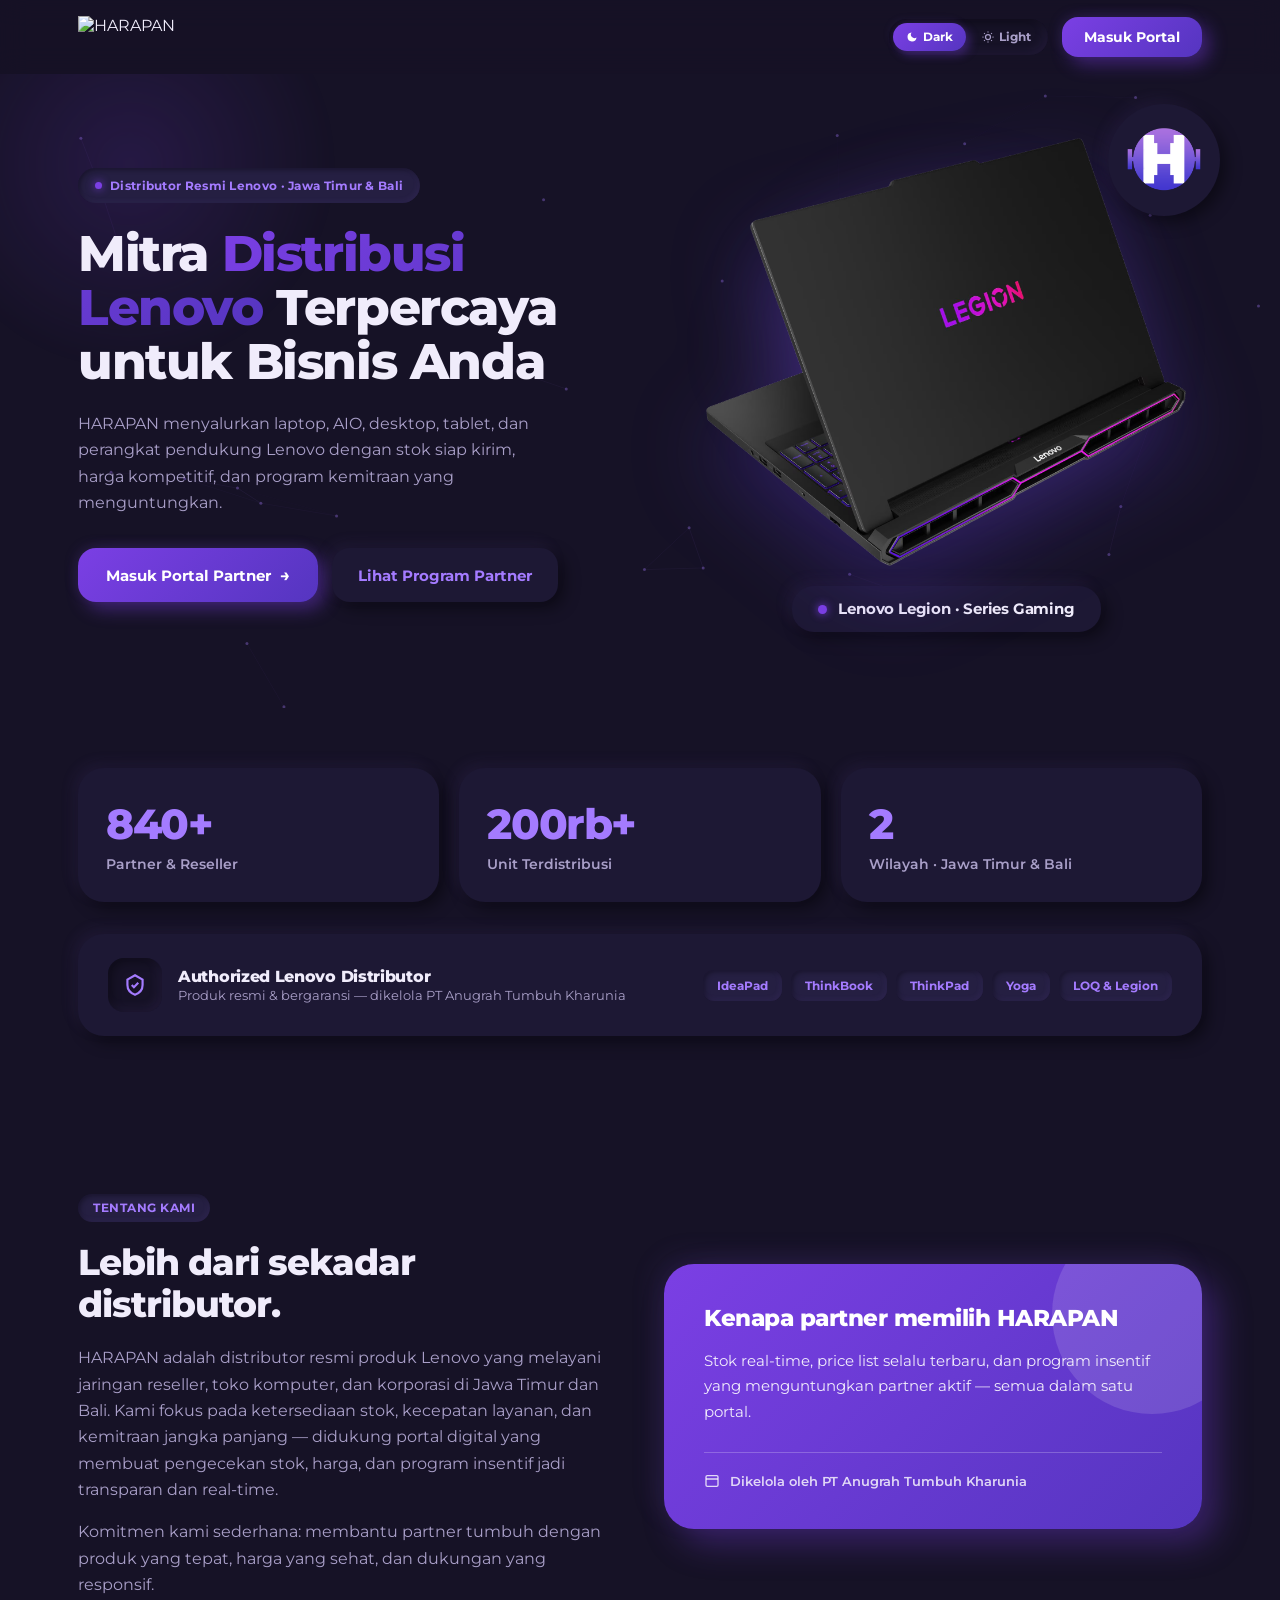
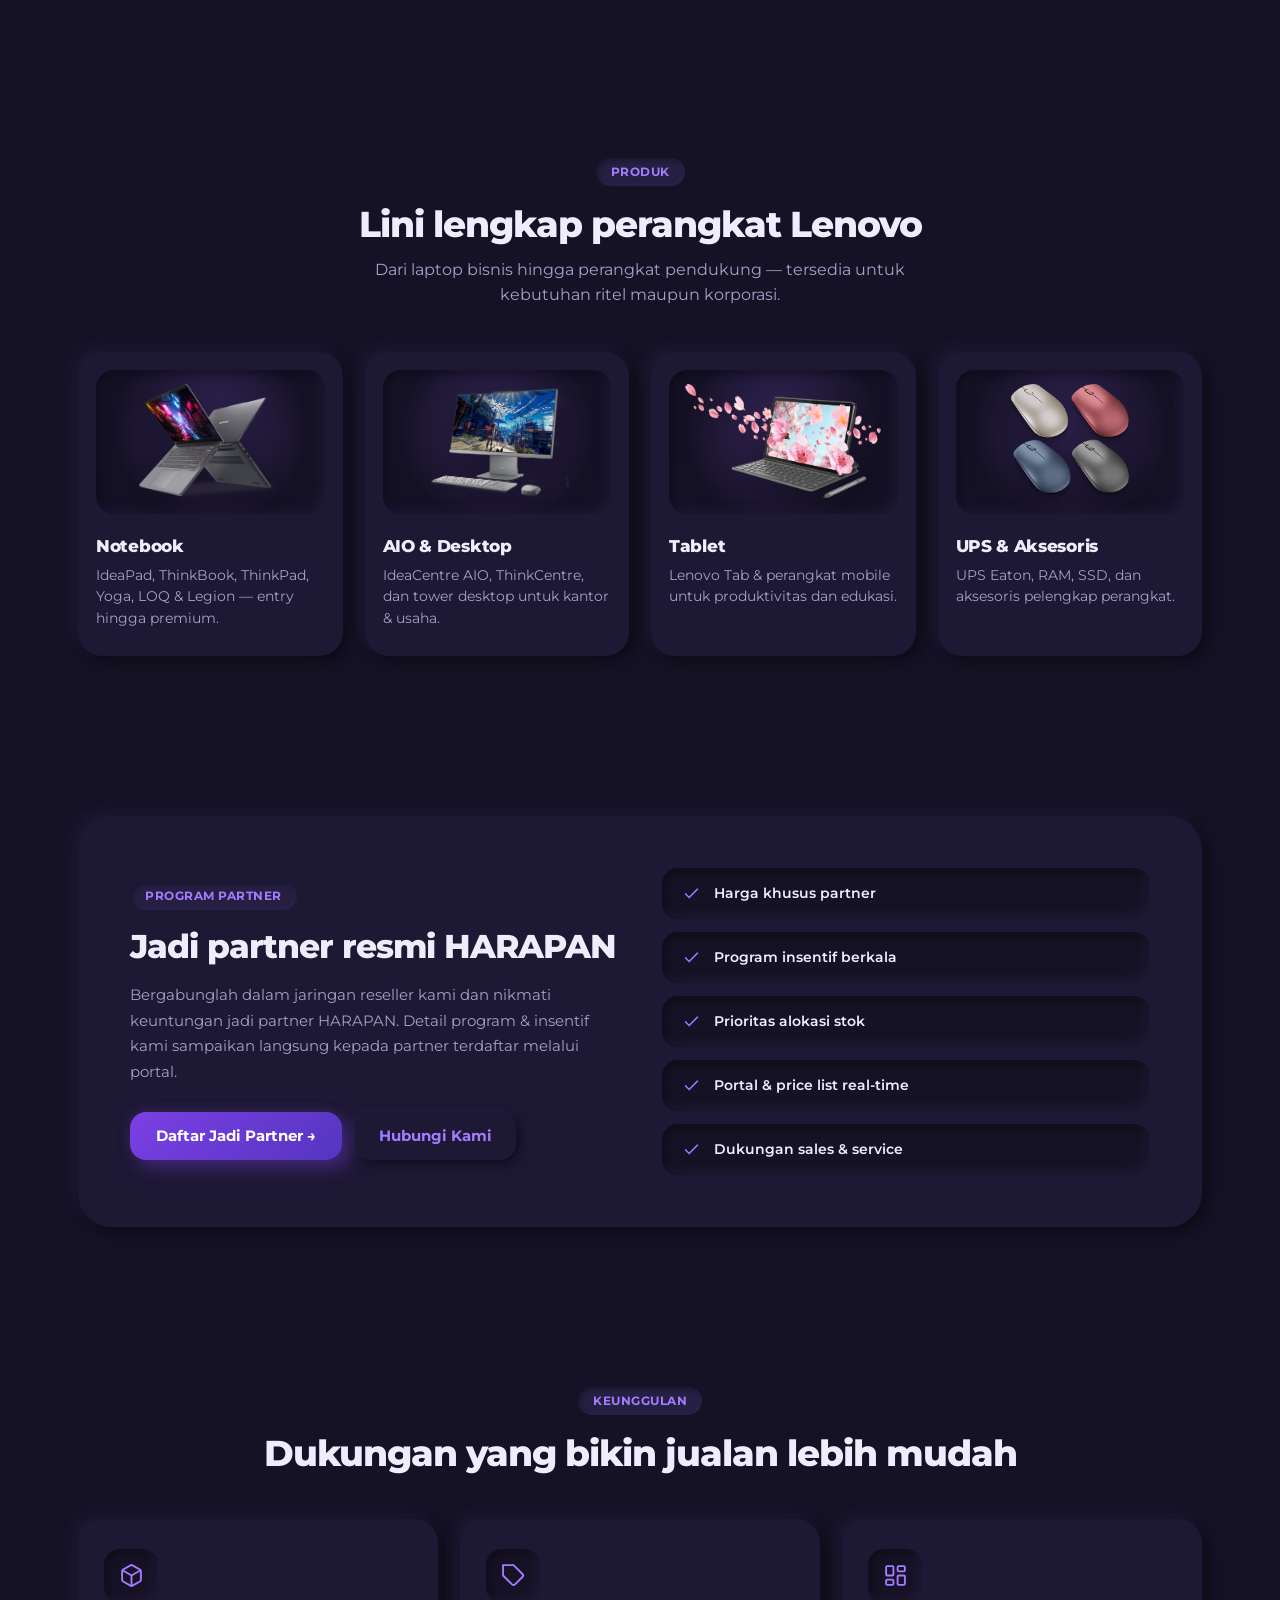
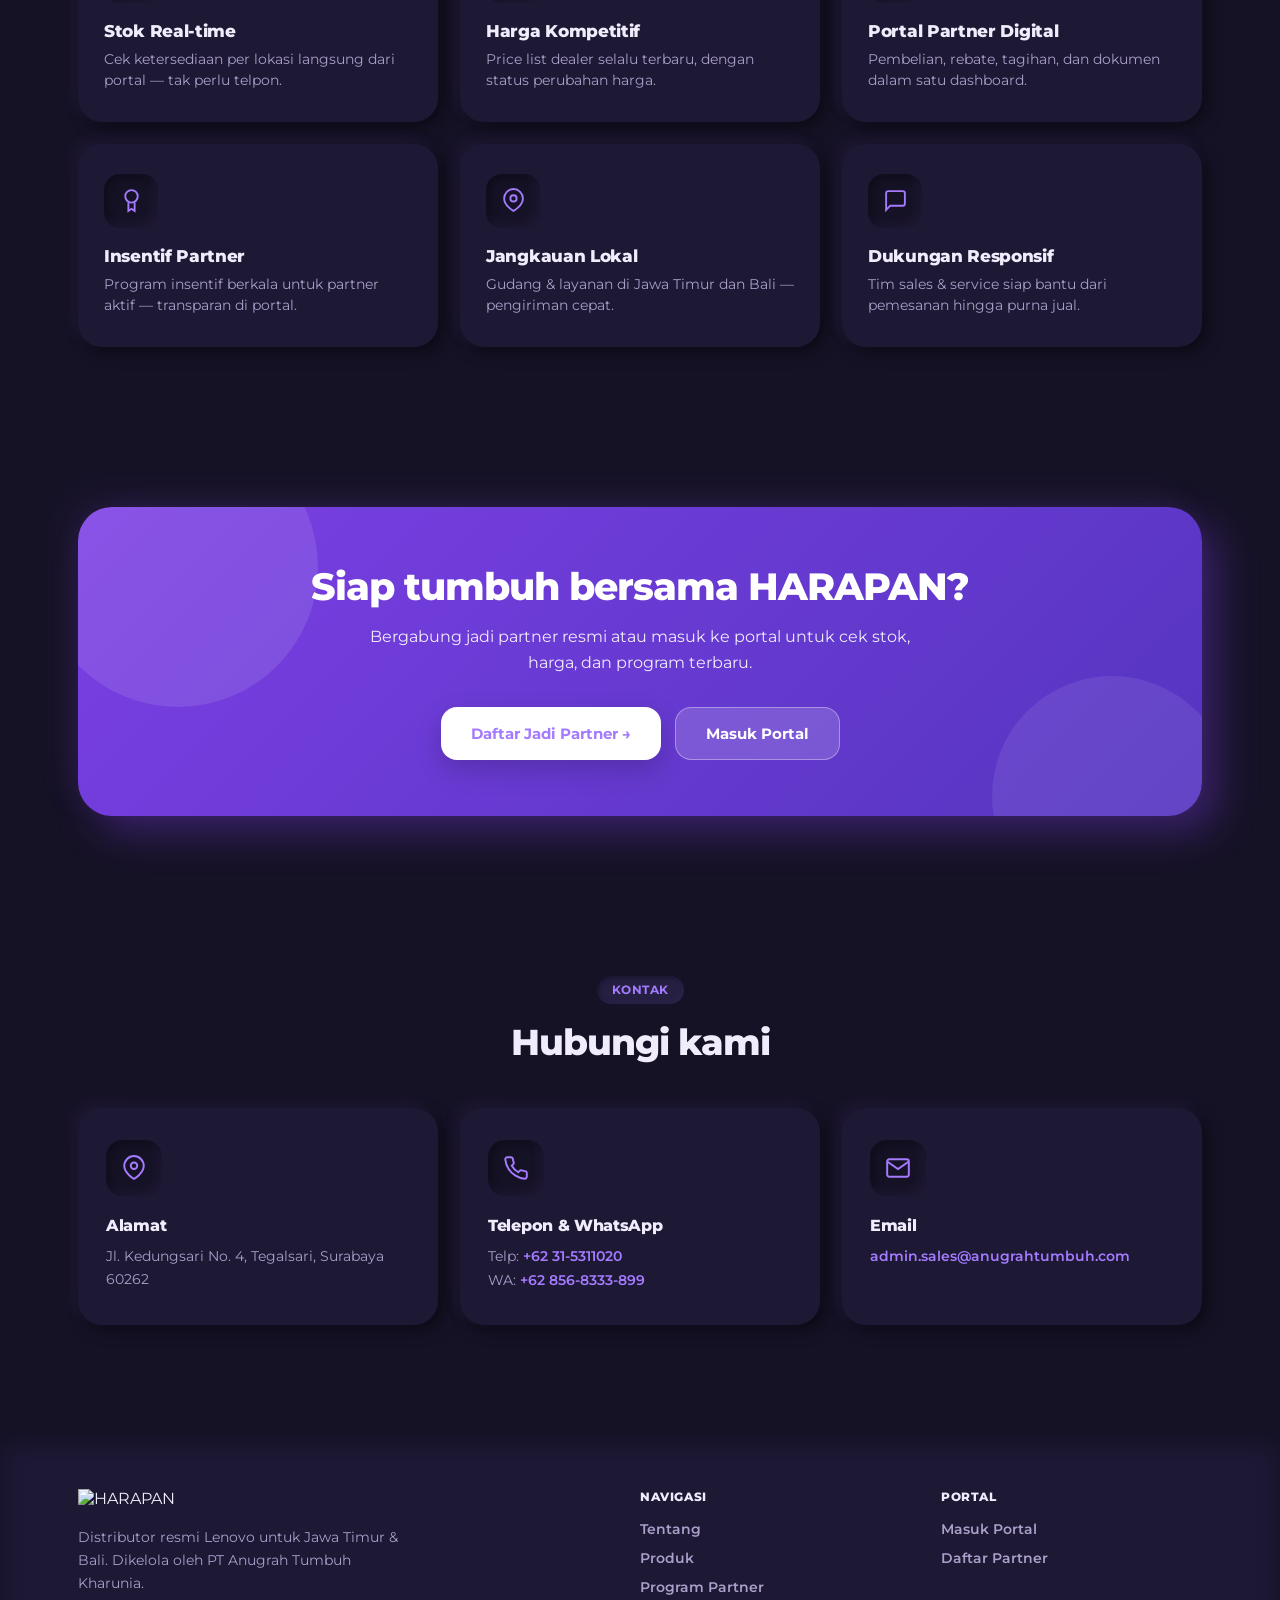
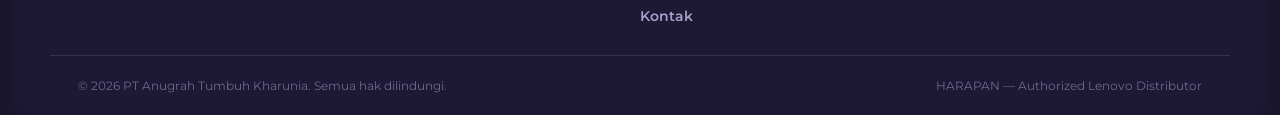
==== index.html @ 61a05631 "Add files via upload" ====
<!DOCTYPE html>
<html lang="id">
<head>
<meta charset="utf-8">
<meta name="viewport" content="width=device-width, initial-scale=1">
<title>HARAPAN — Mitra Distribusi Lenovo Terpercaya untuk Bisnis Anda</title>
<meta name="description" content="HARAPAN — distributor resmi Lenovo untuk Jawa Timur & Bali. Stok siap kirim, harga kompetitif, dan program kemitraan yang menguntungkan.">
<link rel="icon" href="https://portal.harapanmu.id/assets/Logo%20Harapan_logo%20only_icon.png">
<link rel="preconnect" href="https://fonts.googleapis.com">
<link rel="preconnect" href="https://fonts.gstatic.com" crossorigin>
<link href="https://fonts.googleapis.com/css2?family=Montserrat:wght@300;400;500;600;700;800;900&display=swap" rel="stylesheet">
<link rel="stylesheet" href="homepage-claymorphism.css">
</head>
<body>
<div style="position:relative; width:100%; min-height:100vh; background:var(--bg); color:var(--text); font-family:'Gotham','Montserrat',sans-serif;">

  <nav style="position:sticky; top:0; z-index:100; backdrop-filter:blur(14px); -webkit-backdrop-filter:blur(14px); background:var(--nav-bg);">
    <div class="sec-pad" style="max-width:1180px; margin:0 auto; padding:16px 28px; display:flex; align-items:center; justify-content:space-between;">
      <img class="logo" src="https://portal.harapanmu.id/assets/Logo%20Harapan_full_for%20BG%20White.png" alt="HARAPAN" style="height:42px; width:auto;">
      <div class="desk-nav" style="display:flex; align-items:center; gap:14px;">
        <div class="clay-inset" style="display:inline-flex; padding:4px; gap:3px; border-radius:24px;">
          <button data-tk="dark" style="display:flex; align-items:center; gap:5px; padding:7px 13px; border-radius:20px; border:none; cursor:pointer; font-family:inherit; font-size:11.5px; font-weight:700; background:transparent; color:var(--text2); transition:all .2s;"><svg width="12" height="12" viewBox="0 0 24 24" fill="currentColor"><path d="M21 12.79A9 9 0 1 1 11.21 3 7 7 0 0 0 21 12.79z"/></svg>Dark</button>
          <button data-tk="light" style="display:flex; align-items:center; gap:5px; padding:7px 13px; border-radius:20px; border:none; cursor:pointer; font-family:inherit; font-size:11.5px; font-weight:700; background:transparent; color:var(--text2); transition:all .2s;"><svg width="12" height="12" viewBox="0 0 24 24" fill="none" stroke="currentColor" stroke-width="2.5"><circle cx="12" cy="12" r="5"/><line x1="12" y1="1" x2="12" y2="3"/><line x1="12" y1="21" x2="12" y2="23"/><line x1="4.22" y1="4.22" x2="5.64" y2="5.64"/><line x1="18.36" y1="18.36" x2="19.78" y2="19.78"/><line x1="1" y1="12" x2="3" y2="12"/><line x1="21" y1="12" x2="23" y2="12"/><line x1="4.22" y1="19.78" x2="5.64" y2="18.36"/><line x1="18.36" y1="5.64" x2="19.78" y2="4.22"/></svg>Light</button>
        </div>
        <a href="https://portal.harapanmu.id" class="btn-grad press" style="padding:12px 22px; border-radius:16px; font-weight:700; font-size:13.5px; text-decoration:none; display:inline-flex; align-items:center;">Masuk Portal</a>
      </div>
      <button class="hamburger" style="width:46px; height:46px; border-radius:14px; border:none; cursor:pointer; background:var(--surface); box-shadow:5px 5px 13px var(--shd), -4px -4px 11px var(--shl); align-items:center; justify-content:center; color:var(--text);">
        <svg width="22" height="22" viewBox="0 0 24 24" fill="none" stroke="currentColor" stroke-width="2.2"><line x1="3" y1="6" x2="21" y2="6"/><line x1="3" y1="12" x2="21" y2="12"/><line x1="3" y1="18" x2="21" y2="18"/></svg>
      </button>
    </div>
    <div id="mobileMenu" class="mobile-menu" style="flex-direction:column; gap:6px; padding:8px 20px 20px;">
      <a class="navlink" href="#tentang" style="padding:12px 14px; border-radius:12px; background:var(--surface);">Tentang</a>
      <a class="navlink" href="#produk" style="padding:12px 14px; border-radius:12px; background:var(--surface);">Produk</a>
      <a class="navlink" href="#partner" style="padding:12px 14px; border-radius:12px; background:var(--surface);">Program Partner</a>
      <a class="navlink" href="#kontak" style="padding:12px 14px; border-radius:12px; background:var(--surface);">Kontak</a>
      <div style="display:flex; gap:10px; margin-top:6px;">
        <a href="https://portal.harapanmu.id" class="btn-grad" style="flex:1; text-align:center; padding:13px; border-radius:14px; font-weight:700; font-size:13.5px; text-decoration:none;">Masuk Portal</a>
        <button id="menuThemeBtn" class="clay-sm" style="padding:13px 18px; border-radius:14px; border:none; cursor:pointer; font-family:inherit; font-weight:700; font-size:13px; color:var(--text);">Tema</button>
      </div>
    </div>
  </nav>

  <header style="position:relative;">
    <div style="position:absolute; inset:0; overflow:hidden; z-index:0;">
      <canvas id="heroCanvas" style="position:absolute; inset:0; width:100%; height:100%;"></canvas>
      <div style="position:absolute; top:-120px; left:-80px; width:420px; height:420px; border-radius:50%; background:radial-gradient(circle, rgba(123,63,228,.16), transparent 68%); filter:blur(10px);"></div>
    </div>
    <div class="hero-grid sec-pad" style="position:relative; z-index:2; max-width:1180px; margin:0 auto; padding:64px 28px 76px; display:grid; grid-template-columns:1.05fr .95fr; gap:48px; align-items:center;">
      <div>
        <div class="chip" style="display:inline-flex; align-items:center; gap:8px; padding:10px 17px; border-radius:30px; font-size:12px; font-weight:700; letter-spacing:.3px; margin-bottom:24px;"><span style="width:7px; height:7px; border-radius:50%; background:var(--accent2); box-shadow:0 0 8px var(--accent2);"></span>Distributor Resmi Lenovo · Jawa Timur &amp; Bali</div>
        <h1 class="hero-h1" style="font-size:50px; line-height:1.08; font-weight:800; letter-spacing:-1.4px; margin-bottom:22px;">Mitra <span style="background:var(--grad); -webkit-background-clip:text; background-clip:text; color:transparent;">Distribusi Lenovo</span> Terpercaya untuk Bisnis Anda</h1>
        <p style="font-size:16px; line-height:1.65; color:var(--text2); margin-bottom:32px; max-width:480px;">HARAPAN menyalurkan laptop, AIO, desktop, tablet, dan perangkat pendukung Lenovo dengan stok siap kirim, harga kompetitif, dan program kemitraan yang menguntungkan.</p>
        <div style="display:flex; flex-wrap:wrap; gap:14px;">
          <a href="https://portal.harapanmu.id" class="btn-grad press" style="display:inline-flex; align-items:center; gap:9px; padding:17px 28px; border-radius:18px; font-weight:700; font-size:15px; text-decoration:none;">Masuk Portal Partner <span style="font-size:17px;">→</span></a>
          <a href="#partner" class="clay press" style="display:inline-flex; align-items:center; padding:17px 26px; border-radius:18px; font-weight:700; font-size:15px; color:var(--accent); text-decoration:none;">Lihat Program Partner</a>
        </div>
      </div>
      <div class="hero-mockup" style="position:relative; display:flex; justify-content:center;">
        <span style="position:absolute; right:-18px; top:-34px; z-index:3;"><span id="floatCradle" class="clay" style="display:flex; align-items:center; justify-content:center; width:112px; height:112px; border-radius:50%; will-change:transform, opacity;"><img id="floatIcon" src="assets/harapan-icon.png" alt="" style="display:block; width:74px; height:74px; object-fit:contain; will-change:transform;"></span></span>
        <div style="position:relative; display:flex; flex-direction:column; align-items:center; gap:20px; animation:floatA 6.5s ease-in-out infinite;">
          <div class="hero-glow" aria-hidden="true" style="position:absolute; top:6%; left:50%; transform:translateX(-50%); width:90%; height:72%; background:radial-gradient(ellipse at center, rgba(150,105,255,.45), rgba(150,105,255,0) 70%); filter:blur(34px); z-index:0; pointer-events:none;"></div>
          <img src="assets/legion.png" alt="Lenovo Legion — laptop gaming" style="position:relative; z-index:1; width:480px; max-width:100%; height:auto; filter:drop-shadow(0 32px 42px rgba(85,53,192,.34));">
          <div class="clay" style="display:inline-flex; align-items:center; gap:11px; padding:14px 26px; border-radius:22px;">
            <span style="width:9px; height:9px; border-radius:50%; background:var(--accent2); box-shadow:0 0 9px var(--accent2);"></span>
            <span style="font-size:14.5px; font-weight:700; color:var(--text); letter-spacing:-.2px;">Lenovo Legion · Series Gaming</span>
          </div>
        </div>
      </div>
    </div>
  </header>

  <section class="reveal sec-pad" style="max-width:1180px; margin:0 auto; padding:60px 28px 16px;">
    <div class="stats-row" style="display:flex; gap:20px;">
      <div class="clay lift" style="flex:1; padding:30px 28px; border-radius:26px;"><div class="stat-num" data-target="840" data-suffix="+" style="font-size:42px; font-weight:800; letter-spacing:-1.4px; color:var(--accent);">0</div><div style="font-size:13.5px; color:var(--text2); margin-top:6px; font-weight:600;">Partner &amp; Reseller</div></div>
      <div class="clay lift" style="flex:1; padding:30px 28px; border-radius:26px;"><div class="stat-num" data-target="200" data-suffix="rb+" style="font-size:42px; font-weight:800; letter-spacing:-1.4px; color:var(--accent);">0</div><div style="font-size:13.5px; color:var(--text2); margin-top:6px; font-weight:600;">Unit Terdistribusi</div></div>
      <div class="clay lift" style="flex:1; padding:30px 28px; border-radius:26px;"><div class="stat-num" data-target="2" data-suffix="" style="font-size:42px; font-weight:800; letter-spacing:-1.4px; color:var(--accent);">0</div><div style="font-size:13.5px; color:var(--text2); margin-top:6px; font-weight:600;">Wilayah · Jawa Timur &amp; Bali</div></div>
    </div>
  </section>

  <section class="reveal sec-pad" style="max-width:1180px; margin:0 auto; padding:16px 28px 78px;">
    <div class="clay" style="border-radius:26px; padding:24px 30px; display:flex; align-items:center; justify-content:space-between; gap:24px; flex-wrap:wrap;">
      <div style="display:flex; align-items:center; gap:16px;">
        <div class="clay-inset" style="width:54px; height:54px; border-radius:16px; display:flex; align-items:center; justify-content:center; color:var(--accent);"><svg width="26" height="26" viewBox="0 0 24 24" fill="none" stroke="currentColor" stroke-width="2"><path d="M9 12l2 2 4-4"/><path d="M12 3l7 4v5c0 4.5-3 7.5-7 9-4-1.5-7-4.5-7-9V7z"/></svg></div>
        <div><div style="font-size:16px; font-weight:800; color:var(--text); letter-spacing:-.3px;">Authorized Lenovo Distributor</div><div style="font-size:12.5px; color:var(--text2); margin-top:2px;">Produk resmi &amp; bergaransi — dikelola PT Anugrah Tumbuh Kharunia</div></div>
      </div>
      <div style="display:flex; flex-wrap:wrap; gap:9px;">
        <span class="chip" style="font-size:12px; padding:8px 14px; border-radius:11px; font-weight:700;">IdeaPad</span>
        <span class="chip" style="font-size:12px; padding:8px 14px; border-radius:11px; font-weight:700;">ThinkBook</span>
        <span class="chip" style="font-size:12px; padding:8px 14px; border-radius:11px; font-weight:700;">ThinkPad</span>
        <span class="chip" style="font-size:12px; padding:8px 14px; border-radius:11px; font-weight:700;">Yoga</span>
        <span class="chip" style="font-size:12px; padding:8px 14px; border-radius:11px; font-weight:700;">LOQ &amp; Legion</span>
      </div>
    </div>
  </section>

  <section id="tentang" class="reveal sec-pad" style="max-width:1180px; margin:0 auto; padding:80px 28px; display:grid; grid-template-columns:1fr 1fr; gap:48px; align-items:center;">
    <div>
      <div class="chip" style="display:inline-block; padding:7px 15px; border-radius:30px; font-size:11.5px; font-weight:700; letter-spacing:.5px; margin-bottom:20px;">TENTANG KAMI</div>
      <h2 style="font-size:36px; line-height:1.15; font-weight:800; letter-spacing:-1px; margin-bottom:20px;">Lebih dari sekadar distributor.</h2>
      <p style="font-size:15.5px; line-height:1.7; color:var(--text2); margin-bottom:16px;">HARAPAN adalah distributor resmi produk Lenovo yang melayani jaringan reseller, toko komputer, dan korporasi di Jawa Timur dan Bali. Kami fokus pada ketersediaan stok, kecepatan layanan, dan kemitraan jangka panjang — didukung portal digital yang membuat pengecekan stok, harga, dan program insentif jadi transparan dan real-time.</p>
      <p style="font-size:15.5px; line-height:1.7; color:var(--text2);">Komitmen kami sederhana: membantu partner tumbuh dengan produk yang tepat, harga yang sehat, dan dukungan yang responsif.</p>
    </div>
    <div style="border-radius:30px; padding:40px; background:var(--grad); color:#fff; box-shadow:14px 14px 34px rgba(123,63,228,.35), -10px -10px 26px var(--shl); position:relative; overflow:hidden;">
      <div style="position:absolute; top:-50px; right:-50px; width:200px; height:200px; border-radius:50%; background:rgba(255,255,255,.13);"></div>
      <div style="position:relative;">
        <h3 style="font-size:23px; font-weight:800; letter-spacing:-.5px; margin-bottom:16px;">Kenapa partner memilih HARAPAN</h3>
        <p style="font-size:15px; line-height:1.7; color:rgba(255,255,255,.9); margin-bottom:28px;">Stok real-time, price list selalu terbaru, dan program insentif yang menguntungkan partner aktif — semua dalam satu portal.</p>
        <div style="display:flex; align-items:center; gap:10px; padding-top:20px; border-top:1px solid rgba(255,255,255,.22); font-size:12.5px; color:rgba(255,255,255,.8); font-weight:600;"><svg width="16" height="16" viewBox="0 0 24 24" fill="none" stroke="currentColor" stroke-width="2"><rect x="3" y="4" width="18" height="16" rx="2"/><path d="M3 9h18"/></svg>Dikelola oleh PT Anugrah Tumbuh Kharunia</div>
      </div>
    </div>
  </section>

  <section id="produk" class="reveal sec-pad" style="max-width:1180px; margin:0 auto; padding:80px 28px;">
    <div style="text-align:center; margin-bottom:44px;">
      <div class="chip" style="display:inline-block; padding:7px 15px; border-radius:30px; font-size:11.5px; font-weight:700; letter-spacing:.5px; margin-bottom:16px;">PRODUK</div>
      <h2 style="font-size:36px; font-weight:800; letter-spacing:-1px; margin-bottom:12px;">Lini lengkap perangkat Lenovo</h2>
      <p style="font-size:15.5px; color:var(--text2); max-width:560px; margin:0 auto; line-height:1.6;">Dari laptop bisnis hingga perangkat pendukung — tersedia untuk kebutuhan ritel maupun korporasi.</p>
    </div>
    <div class="grid-4" style="display:grid; grid-template-columns:repeat(4,1fr); gap:22px;">
      <div class="clay lift" style="padding:18px 18px 26px; border-radius:24px;">
        <div class="clay-inset prod-stage" style="height:144px; border-radius:18px; display:flex; align-items:center; justify-content:center; padding:14px; margin-bottom:22px; overflow:hidden;"><img src="assets/ideapad-slim3.png" alt="Lenovo IdeaPad Slim 3" style="max-width:100%; max-height:100%; object-fit:contain;"></div>
        <h3 style="font-size:17px; font-weight:800; margin-bottom:9px; letter-spacing:-.3px;">Notebook</h3>
        <p style="font-size:13.5px; line-height:1.6; color:var(--text2);">IdeaPad, ThinkBook, ThinkPad, Yoga, LOQ &amp; Legion — entry hingga premium.</p>
      </div>
      <div class="clay lift" style="padding:18px 18px 26px; border-radius:24px;">
        <div class="clay-inset prod-stage" style="height:144px; border-radius:18px; display:flex; align-items:center; justify-content:center; padding:14px; margin-bottom:22px; overflow:hidden;"><img src="assets/ideacentre-aio.png" alt="Lenovo IdeaCentre AIO" style="max-width:100%; max-height:100%; object-fit:contain;"></div>
        <h3 style="font-size:17px; font-weight:800; margin-bottom:9px; letter-spacing:-.3px;">AIO &amp; Desktop</h3>
        <p style="font-size:13.5px; line-height:1.6; color:var(--text2);">IdeaCentre AIO, ThinkCentre, dan tower desktop untuk kantor &amp; usaha.</p>
      </div>
      <div class="clay lift" style="padding:18px 18px 26px; border-radius:24px;">
        <div class="clay-inset prod-stage" style="height:144px; border-radius:18px; display:flex; align-items:center; justify-content:center; padding:14px; margin-bottom:22px; overflow:hidden;"><img src="assets/motopad-60.png" alt="Lenovo Tab — Motopad 60 Neo" style="max-width:100%; max-height:100%; object-fit:contain;"></div>
        <h3 style="font-size:17px; font-weight:800; margin-bottom:9px; letter-spacing:-.3px;">Tablet</h3>
        <p style="font-size:13.5px; line-height:1.6; color:var(--text2);">Lenovo Tab &amp; perangkat mobile untuk produktivitas dan edukasi.</p>
      </div>
      <div class="clay lift" style="padding:18px 18px 26px; border-radius:24px;">
        <div class="clay-inset prod-stage" style="height:144px; border-radius:18px; display:flex; align-items:center; justify-content:center; padding:14px; margin-bottom:22px; overflow:hidden;"><img src="assets/mouse-530.png" alt="Lenovo 530 Wireless Mouse &amp; aksesoris" style="max-width:100%; max-height:100%; object-fit:contain;"></div>
        <h3 style="font-size:17px; font-weight:800; margin-bottom:9px; letter-spacing:-.3px;">UPS &amp; Aksesoris</h3>
        <p style="font-size:13.5px; line-height:1.6; color:var(--text2);">UPS Eaton, RAM, SSD, dan aksesoris pelengkap perangkat.</p>
      </div>
    </div>
  </section>

  <section id="partner" class="reveal sec-pad" style="max-width:1180px; margin:0 auto; padding:80px 28px;">
    <div class="clay" style="border-radius:34px; padding:52px; display:grid; grid-template-columns:1fr 1fr; gap:44px; align-items:center;">
      <div>
        <div class="chip" style="display:inline-block; padding:7px 15px; border-radius:30px; font-size:11.5px; font-weight:700; letter-spacing:.5px; margin-bottom:18px;">PROGRAM PARTNER</div>
        <h2 style="font-size:33px; font-weight:800; letter-spacing:-1px; margin-bottom:16px; line-height:1.15;">Jadi partner resmi HARAPAN</h2>
        <p style="font-size:15px; line-height:1.7; color:var(--text2); margin-bottom:28px;">Bergabunglah dalam jaringan reseller kami dan nikmati keuntungan jadi partner HARAPAN. Detail program &amp; insentif kami sampaikan langsung kepada partner terdaftar melalui portal.</p>
        <div style="display:flex; gap:13px; flex-wrap:wrap;">
          <a href="https://portal.harapanmu.id/daftar.html" class="btn-grad press" style="display:inline-flex; align-items:center; gap:8px; padding:15px 26px; border-radius:16px; font-weight:700; font-size:14.5px; text-decoration:none;">Daftar Jadi Partner →</a>
          <a href="#kontak" class="clay-sm press" style="display:inline-flex; align-items:center; padding:15px 24px; border-radius:16px; font-weight:700; font-size:14.5px; color:var(--accent); text-decoration:none;">Hubungi Kami</a>
        </div>
      </div>
      <div style="display:flex; flex-direction:column; gap:13px;">
        <div class="clay-inset" style="padding:16px 20px; border-radius:16px; display:flex; align-items:center; gap:13px;"><span style="color:var(--accent); display:flex;"><svg width="19" height="19" viewBox="0 0 24 24" fill="none" stroke="currentColor" stroke-width="2"><polyline points="20 6 9 17 4 12"/></svg></span><span style="font-size:14px; font-weight:600; color:var(--text);">Harga khusus partner</span></div>
        <div class="clay-inset" style="padding:16px 20px; border-radius:16px; display:flex; align-items:center; gap:13px;"><span style="color:var(--accent); display:flex;"><svg width="19" height="19" viewBox="0 0 24 24" fill="none" stroke="currentColor" stroke-width="2"><polyline points="20 6 9 17 4 12"/></svg></span><span style="font-size:14px; font-weight:600; color:var(--text);">Program insentif berkala</span></div>
        <div class="clay-inset" style="padding:16px 20px; border-radius:16px; display:flex; align-items:center; gap:13px;"><span style="color:var(--accent); display:flex;"><svg width="19" height="19" viewBox="0 0 24 24" fill="none" stroke="currentColor" stroke-width="2"><polyline points="20 6 9 17 4 12"/></svg></span><span style="font-size:14px; font-weight:600; color:var(--text);">Prioritas alokasi stok</span></div>
        <div class="clay-inset" style="padding:16px 20px; border-radius:16px; display:flex; align-items:center; gap:13px;"><span style="color:var(--accent); display:flex;"><svg width="19" height="19" viewBox="0 0 24 24" fill="none" stroke="currentColor" stroke-width="2"><polyline points="20 6 9 17 4 12"/></svg></span><span style="font-size:14px; font-weight:600; color:var(--text);">Portal &amp; price list real-time</span></div>
        <div class="clay-inset" style="padding:16px 20px; border-radius:16px; display:flex; align-items:center; gap:13px;"><span style="color:var(--accent); display:flex;"><svg width="19" height="19" viewBox="0 0 24 24" fill="none" stroke="currentColor" stroke-width="2"><polyline points="20 6 9 17 4 12"/></svg></span><span style="font-size:14px; font-weight:600; color:var(--text);">Dukungan sales &amp; service</span></div>
      </div>
    </div>
  </section>

  <section class="reveal sec-pad" style="max-width:1180px; margin:0 auto; padding:80px 28px;">
    <div style="text-align:center; margin-bottom:44px;">
      <div class="chip" style="display:inline-block; padding:7px 15px; border-radius:30px; font-size:11.5px; font-weight:700; letter-spacing:.5px; margin-bottom:16px;">KEUNGGULAN</div>
      <h2 style="font-size:36px; font-weight:800; letter-spacing:-1px;">Dukungan yang bikin jualan lebih mudah</h2>
    </div>
    <div class="grid-3" style="display:grid; grid-template-columns:repeat(3,1fr); gap:22px;">
      <div class="clay lift" style="padding:30px 26px; border-radius:24px;"><div class="clay-inset" style="width:54px; height:54px; border-radius:16px; display:flex; align-items:center; justify-content:center; color:var(--accent); margin-bottom:18px;"><svg width="25" height="25" viewBox="0 0 24 24" fill="none" stroke="currentColor" stroke-width="1.8"><path d="M21 8v8a2 2 0 0 1-1 1.73l-7 4a2 2 0 0 1-2 0l-7-4A2 2 0 0 1 3 16V8a2 2 0 0 1 1-1.73l7-4a2 2 0 0 1 2 0l7 4A2 2 0 0 1 21 8z"/><path d="M3.3 7L12 12l8.7-5M12 22V12"/></svg></div><h3 style="font-size:16.5px; font-weight:800; margin-bottom:8px; letter-spacing:-.3px;">Stok Real-time</h3><p style="font-size:13.5px; line-height:1.6; color:var(--text2);">Cek ketersediaan per lokasi langsung dari portal — tak perlu telpon.</p></div>
      <div class="clay lift" style="padding:30px 26px; border-radius:24px;"><div class="clay-inset" style="width:54px; height:54px; border-radius:16px; display:flex; align-items:center; justify-content:center; color:var(--accent); margin-bottom:18px;"><svg width="25" height="25" viewBox="0 0 24 24" fill="none" stroke="currentColor" stroke-width="1.8"><path d="M20.59 13.41l-7.17 7.17a2 2 0 0 1-2.83 0L2 12V2h10l8.59 8.59a2 2 0 0 1 0 2.82z"/><line x1="7" y1="7" x2="7.01" y2="7"/></svg></div><h3 style="font-size:16.5px; font-weight:800; margin-bottom:8px; letter-spacing:-.3px;">Harga Kompetitif</h3><p style="font-size:13.5px; line-height:1.6; color:var(--text2);">Price list dealer selalu terbaru, dengan status perubahan harga.</p></div>
      <div class="clay lift" style="padding:30px 26px; border-radius:24px;"><div class="clay-inset" style="width:54px; height:54px; border-radius:16px; display:flex; align-items:center; justify-content:center; color:var(--accent); margin-bottom:18px;"><svg width="25" height="25" viewBox="0 0 24 24" fill="none" stroke="currentColor" stroke-width="1.8"><rect x="3" y="3" width="7" height="9" rx="1"/><rect x="14" y="3" width="7" height="5" rx="1"/><rect x="14" y="12" width="7" height="9" rx="1"/><rect x="3" y="16" width="7" height="5" rx="1"/></svg></div><h3 style="font-size:16.5px; font-weight:800; margin-bottom:8px; letter-spacing:-.3px;">Portal Partner Digital</h3><p style="font-size:13.5px; line-height:1.6; color:var(--text2);">Pembelian, rebate, tagihan, dan dokumen dalam satu dashboard.</p></div>
      <div class="clay lift" style="padding:30px 26px; border-radius:24px;"><div class="clay-inset" style="width:54px; height:54px; border-radius:16px; display:flex; align-items:center; justify-content:center; color:var(--accent); margin-bottom:18px;"><svg width="25" height="25" viewBox="0 0 24 24" fill="none" stroke="currentColor" stroke-width="1.8"><circle cx="12" cy="8" r="6"/><path d="M9 13.8V22l3-2 3 2v-8.2"/></svg></div><h3 style="font-size:16.5px; font-weight:800; margin-bottom:8px; letter-spacing:-.3px;">Insentif Partner</h3><p style="font-size:13.5px; line-height:1.6; color:var(--text2);">Program insentif berkala untuk partner aktif — transparan di portal.</p></div>
      <div class="clay lift" style="padding:30px 26px; border-radius:24px;"><div class="clay-inset" style="width:54px; height:54px; border-radius:16px; display:flex; align-items:center; justify-content:center; color:var(--accent); margin-bottom:18px;"><svg width="25" height="25" viewBox="0 0 24 24" fill="none" stroke="currentColor" stroke-width="1.8"><path d="M21 10c0 7-9 12-9 12s-9-5-9-12a9 9 0 0 1 18 0z"/><circle cx="12" cy="10" r="3"/></svg></div><h3 style="font-size:16.5px; font-weight:800; margin-bottom:8px; letter-spacing:-.3px;">Jangkauan Lokal</h3><p style="font-size:13.5px; line-height:1.6; color:var(--text2);">Gudang &amp; layanan di Jawa Timur dan Bali — pengiriman cepat.</p></div>
      <div class="clay lift" style="padding:30px 26px; border-radius:24px;"><div class="clay-inset" style="width:54px; height:54px; border-radius:16px; display:flex; align-items:center; justify-content:center; color:var(--accent); margin-bottom:18px;"><svg width="25" height="25" viewBox="0 0 24 24" fill="none" stroke="currentColor" stroke-width="1.8"><path d="M21 15a2 2 0 0 1-2 2H7l-4 4V5a2 2 0 0 1 2-2h14a2 2 0 0 1 2 2z"/></svg></div><h3 style="font-size:16.5px; font-weight:800; margin-bottom:8px; letter-spacing:-.3px;">Dukungan Responsif</h3><p style="font-size:13.5px; line-height:1.6; color:var(--text2);">Tim sales &amp; service siap bantu dari pemesanan hingga purna jual.</p></div>
    </div>
  </section>

  <section class="reveal sec-pad" style="max-width:1180px; margin:0 auto; padding:80px 28px;">
    <div style="border-radius:34px; padding:56px 48px; background:var(--grad); color:#fff; box-shadow:16px 16px 38px rgba(123,63,228,.35), -12px -12px 30px var(--shl); position:relative; overflow:hidden; text-align:center;">
      <div style="position:absolute; top:-80px; left:-40px; width:280px; height:280px; border-radius:50%; background:rgba(255,255,255,.1);"></div>
      <div style="position:absolute; bottom:-100px; right:-30px; width:240px; height:240px; border-radius:50%; background:rgba(255,255,255,.08);"></div>
      <div style="position:relative;">
        <h2 style="font-size:38px; font-weight:800; letter-spacing:-1px; margin-bottom:14px;">Siap tumbuh bersama HARAPAN?</h2>
        <p style="font-size:16px; line-height:1.6; color:rgba(255,255,255,.9); max-width:560px; margin:0 auto 32px;">Bergabung jadi partner resmi atau masuk ke portal untuk cek stok, harga, dan program terbaru.</p>
        <div style="display:flex; justify-content:center; gap:14px; flex-wrap:wrap;">
          <a href="https://portal.harapanmu.id/daftar.html" class="press" style="display:inline-flex; align-items:center; gap:8px; padding:16px 30px; border-radius:16px; background:#fff; color:var(--accent); font-weight:700; font-size:15px; text-decoration:none; box-shadow:0 10px 26px rgba(0,0,0,.18);">Daftar Jadi Partner →</a>
          <a href="https://portal.harapanmu.id" class="press" style="display:inline-flex; align-items:center; padding:16px 30px; border-radius:16px; background:rgba(255,255,255,.16); border:1px solid rgba(255,255,255,.35); color:#fff; font-weight:700; font-size:15px; text-decoration:none;">Masuk Portal</a>
        </div>
      </div>
    </div>
  </section>

  <section id="kontak" class="reveal sec-pad" style="max-width:1180px; margin:0 auto; padding:80px 28px;">
    <div style="text-align:center; margin-bottom:44px;">
      <div class="chip" style="display:inline-block; padding:7px 15px; border-radius:30px; font-size:11.5px; font-weight:700; letter-spacing:.5px; margin-bottom:16px;">KONTAK</div>
      <h2 style="font-size:36px; font-weight:800; letter-spacing:-1px;">Hubungi kami</h2>
    </div>
    <div class="grid-3" style="display:grid; grid-template-columns:repeat(3,1fr); gap:22px;">
      <div class="clay lift" style="padding:32px 28px; border-radius:24px;">
        <div class="clay-inset" style="width:56px; height:56px; border-radius:17px; display:flex; align-items:center; justify-content:center; color:var(--accent); margin-bottom:20px;"><svg width="26" height="26" viewBox="0 0 24 24" fill="none" stroke="currentColor" stroke-width="1.8"><path d="M21 10c0 7-9 12-9 12s-9-5-9-12a9 9 0 0 1 18 0z"/><circle cx="12" cy="10" r="3"/></svg></div>
        <h3 style="font-size:16px; font-weight:800; margin-bottom:10px; letter-spacing:-.3px;">Alamat</h3>
        <p style="font-size:14px; line-height:1.6; color:var(--text2);">Jl. Kedungsari No. 4, Tegalsari, Surabaya 60262</p>
      </div>
      <div class="clay lift" style="padding:32px 28px; border-radius:24px;">
        <div class="clay-inset" style="width:56px; height:56px; border-radius:17px; display:flex; align-items:center; justify-content:center; color:var(--accent); margin-bottom:20px;"><svg width="26" height="26" viewBox="0 0 24 24" fill="none" stroke="currentColor" stroke-width="1.8"><path d="M22 16.92v3a2 2 0 0 1-2.18 2 19.79 19.79 0 0 1-8.63-3.07 19.5 19.5 0 0 1-6-6 19.79 19.79 0 0 1-3.07-8.67A2 2 0 0 1 4.11 2h3a2 2 0 0 1 2 1.72c.13.96.36 1.9.7 2.81a2 2 0 0 1-.45 2.11L8.09 9.91a16 16 0 0 0 6 6l1.27-1.27a2 2 0 0 1 2.11-.45c.91.34 1.85.57 2.81.7A2 2 0 0 1 22 16.92z"/></svg></div>
        <h3 style="font-size:16px; font-weight:800; margin-bottom:10px; letter-spacing:-.3px;">Telepon &amp; WhatsApp</h3>
        <p style="font-size:14px; line-height:1.7; color:var(--text2);">Telp: <a href="tel:+62315311020" style="color:var(--accent); text-decoration:none; font-weight:600;">+62 31-5311020</a><br>WA: <a href="https://wa.me/6285683338899" style="color:var(--accent); text-decoration:none; font-weight:600;">+62 856-8333-899</a></p>
      </div>
      <div class="clay lift" style="padding:32px 28px; border-radius:24px;">
        <div class="clay-inset" style="width:56px; height:56px; border-radius:17px; display:flex; align-items:center; justify-content:center; color:var(--accent); margin-bottom:20px;"><svg width="26" height="26" viewBox="0 0 24 24" fill="none" stroke="currentColor" stroke-width="1.8"><rect x="2" y="4" width="20" height="16" rx="2"/><path d="M22 6l-10 7L2 6"/></svg></div>
        <h3 style="font-size:16px; font-weight:800; margin-bottom:10px; letter-spacing:-.3px;">Email</h3>
        <p style="font-size:14px; line-height:1.6; color:var(--text2);"><a href="mailto:admin.sales@anugrahtumbuh.com" style="color:var(--accent); text-decoration:none; font-weight:600;">admin.sales@anugrahtumbuh.com</a></p>
      </div>
    </div>
  </section>

  <footer class="sec-pad" style="background:var(--surface); margin-top:30px; box-shadow:inset 0 8px 22px var(--shd-soft);">
    <div style="max-width:1180px; margin:0 auto; padding:54px 28px 30px; display:grid; grid-template-columns:2fr 1fr 1fr; gap:40px;">
      <div>
        <img class="logo" src="https://portal.harapanmu.id/assets/Logo%20Harapan_full_for%20BG%20White.png" alt="HARAPAN" style="height:42px; width:auto; margin-bottom:18px;">
        <p style="font-size:13.5px; line-height:1.7; color:var(--text2); max-width:340px;">Distributor resmi Lenovo untuk Jawa Timur &amp; Bali. Dikelola oleh PT Anugrah Tumbuh Kharunia.</p>
      </div>
      <div>
        <div style="font-size:12px; font-weight:800; letter-spacing:.6px; color:var(--text); margin-bottom:16px;">NAVIGASI</div>
        <div style="display:flex; flex-direction:column; gap:11px;">
          <a class="navlink" href="#tentang">Tentang</a>
          <a class="navlink" href="#produk">Produk</a>
          <a class="navlink" href="#partner">Program Partner</a>
          <a class="navlink" href="#kontak">Kontak</a>
        </div>
      </div>
      <div>
        <div style="font-size:12px; font-weight:800; letter-spacing:.6px; color:var(--text); margin-bottom:16px;">PORTAL</div>
        <div style="display:flex; flex-direction:column; gap:11px;">
          <a class="navlink" href="https://portal.harapanmu.id">Masuk Portal</a>
          <a class="navlink" href="https://portal.harapanmu.id/daftar.html">Daftar Partner</a>
        </div>
      </div>
    </div>
    <div style="max-width:1180px; margin:0 auto; padding:22px 28px; border-top:1px solid var(--hr); display:flex; justify-content:space-between; flex-wrap:wrap; gap:10px; font-size:12px; color:var(--muted);">
      <span id="copyYear">© 2026 PT Anugrah Tumbuh Kharunia. Semua hak dilindungi.</span>
      <span>HARAPAN — Authorized Lenovo Distributor</span>
    </div>
  </footer>

  <button id="scrollDock" aria-label="Kembali ke atas" style="position:fixed; bottom:24px; right:24px; z-index:120; width:62px; height:62px; border:none; cursor:pointer; border-radius:50%; background:var(--surface); box-shadow:7px 7px 18px var(--shd), -5px -5px 14px var(--shl); display:flex; align-items:center; justify-content:center; opacity:0; transform:scale(.5); transition:opacity .32s ease, transform .32s cubic-bezier(.2,.8,.2,1); pointer-events:none;">
    <svg width="62" height="62" viewBox="0 0 62 62" style="position:absolute; inset:0; transform:rotate(-90deg);"><defs><linearGradient id="dockGrad" x1="0" y1="0" x2="1" y2="1"><stop offset="0" stop-color="#7B3FE4"/><stop offset="1" stop-color="#5535C0"/></linearGradient></defs><circle cx="31" cy="31" r="27" fill="none" stroke="var(--chip)" stroke-width="3"/><circle id="dockRing" cx="31" cy="31" r="27" fill="none" stroke="url(#dockGrad)" stroke-width="3" stroke-linecap="round" stroke-dasharray="169.6" stroke-dashoffset="169.6"/></svg>
    <img id="dockIcon" src="assets/harapan-icon.png" alt="" style="width:34px; height:34px; object-fit:contain; position:relative; z-index:1; will-change:transform;">
  </button>
</div>

<script src="homepage-fx.js" defer></script>
</body>
</html>
---- homepage-claymorphism.css ----
/* ============================================================
   HARAPAN Homepage — Tema Claymorphism (style terpisah)
   Drop <link rel="stylesheet" href="homepage-claymorphism.css"> di <head>.
   Semua warna lewat CSS variable (:root + body.dark).
   ============================================================ */
  @font-face{ font-family:'Gotham'; font-weight:300; src:local('Gotham Light'),local('Gotham-Light'); }
  @font-face{ font-family:'Gotham'; font-weight:400; src:local('Gotham Book'),local('Gotham-Book'); }
  @font-face{ font-family:'Gotham'; font-weight:700; src:local('Gotham Bold'),local('Gotham-Bold'); }
  *{ box-sizing:border-box; margin:0; padding:0; }
  :root{
    --bg:#e9e1f7; --surface:#ece5fb; --surface2:#f1ecfd; --text:#2c2348; --text2:#6b6485; --muted:#9c93b8;
    --accent:#5535C0; --accent2:#7B3FE4; --grad:linear-gradient(135deg,#7B3FE4,#5535C0);
    --shd:rgba(150,120,210,.32); --shl:rgba(255,255,255,.92); --shd-soft:rgba(150,120,210,.24);
    --chip:#e3daf6; --nav-bg:rgba(233,225,247,.82); --hr:rgba(150,120,210,.22);
  }
  body.dark{
    --bg:#161226; --surface:#1d1834; --surface2:#221c3d; --text:#f0ecfb; --text2:#a99fc8; --muted:#6f6790;
    --accent:#a47bff; --accent2:#7B3FE4; --grad:linear-gradient(135deg,#7B3FE4,#5535C0);
    --shd:rgba(0,0,0,.44); --shl:rgba(120,90,190,.1); --shd-soft:rgba(0,0,0,.32);
    --chip:#251f42; --nav-bg:rgba(22,18,38,.82); --hr:rgba(255,255,255,.1);
  }
  html{ scroll-behavior:smooth; }
  body{ font-family:'Gotham','Montserrat',-apple-system,BlinkMacSystemFont,sans-serif; background:var(--bg); color:var(--text); overflow-x:hidden; transition:background-color .4s ease, color .4s ease; }
  .clay{ background:var(--surface); box-shadow:6px 6px 16px var(--shd), -5px -5px 14px var(--shl); }
  .clay-sm{ background:var(--surface); box-shadow:4px 4px 11px var(--shd), -3px -3px 9px var(--shl); }
  .clay-inset{ background:var(--bg); box-shadow:inset 4px 4px 10px var(--shd-soft), inset -4px -4px 10px var(--shl); }
  .btn-grad{ background:var(--grad); color:#fff; box-shadow:7px 7px 18px rgba(123,63,228,.42), -4px -4px 12px var(--shl); }
  .lift{ transition:transform .28s cubic-bezier(.2,.8,.2,1), box-shadow .28s ease; }
  .lift:hover{ transform:translateY(-5px); box-shadow:9px 9px 22px var(--shd), -7px -7px 18px var(--shl); }
  .press{ transition:transform .12s ease, box-shadow .2s ease; }
  .press:hover{ transform:translateY(-2px); }
  .press:active{ transform:translateY(1px) scale(.985); box-shadow:4px 4px 10px rgba(123,63,228,.4); }
  .navlink{ font-size:14px; color:var(--text2); font-weight:600; text-decoration:none; transition:color .2s; cursor:pointer; }
  .navlink:hover{ color:var(--accent); }
  .reveal{ opacity:0; transform:translateY(26px); transition:opacity .6s ease, transform .65s cubic-bezier(.2,.8,.2,1); }
  .reveal.in{ opacity:1; transform:none; }
  .prod-stage{ position:relative; }
  body.dark .prod-stage{ background:radial-gradient(circle at 50% 42%, rgba(150,105,255,.30), rgba(0,0,0,0) 68%), var(--bg); }
  body.dark .prod-stage img{ filter:drop-shadow(0 10px 22px rgba(0,0,0,.55)); }
  .hero-glow{ display:none; }
  body.dark .hero-glow{ display:block; }
  .chip{ background:var(--chip); box-shadow:inset 2px 2px 5px var(--shd-soft), inset -2px -2px 5px var(--shl); color:var(--accent); }
  .hamburger{ display:none; }
  .mobile-menu{ display:none; }
  @keyframes floatA{ 0%,100%{ transform:translateY(0); } 50%{ transform:translateY(-16px); } }
  @keyframes floatB{ 0%,100%{ transform:translateY(0) rotate(0deg); } 50%{ transform:translateY(-22px) rotate(2deg); } }
  @keyframes spinSlow{ to{ transform:rotate(360deg); } }
  @media (max-width:880px){
    .desk-nav{ display:none !important; }
    .hamburger{ display:flex !important; }
    .hero-grid{ grid-template-columns:1fr !important; }
    .hero-mockup{ display:none !important; }
    .grid-4{ grid-template-columns:1fr 1fr !important; }
    .grid-3{ grid-template-columns:1fr !important; }
    .grid-6{ grid-template-columns:1fr 1fr !important; }
    .hero-h1{ font-size:38px !important; }
    .sec-pad{ padding-left:20px !important; padding-right:20px !important; }
  }
  @media (max-width:540px){
    .grid-4{ grid-template-columns:1fr !important; }
    .grid-6{ grid-template-columns:1fr !important; }
    .hero-h1{ font-size:32px !important; }
    .stats-row{ flex-direction:column !important; }
  }
  @media (prefers-reduced-motion: reduce){ *{ animation:none !important; } html{ scroll-behavior:auto; } }
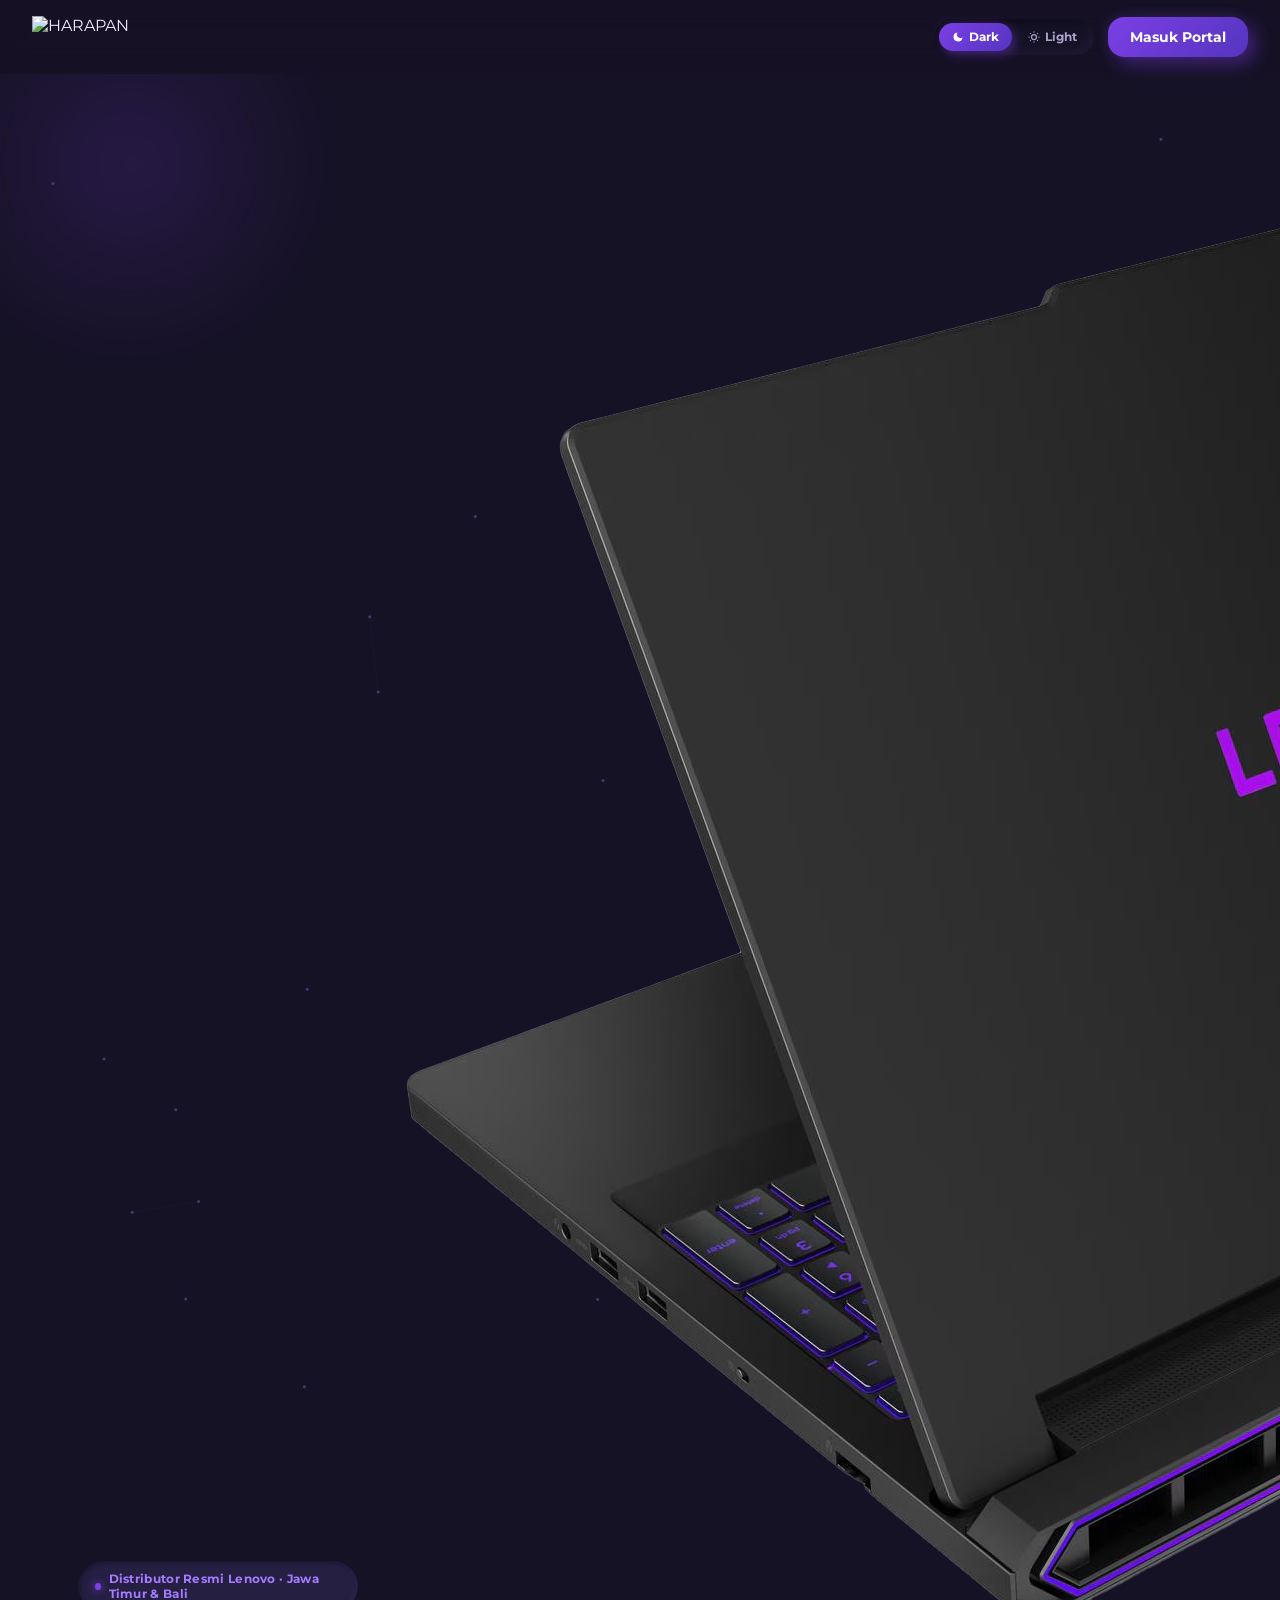
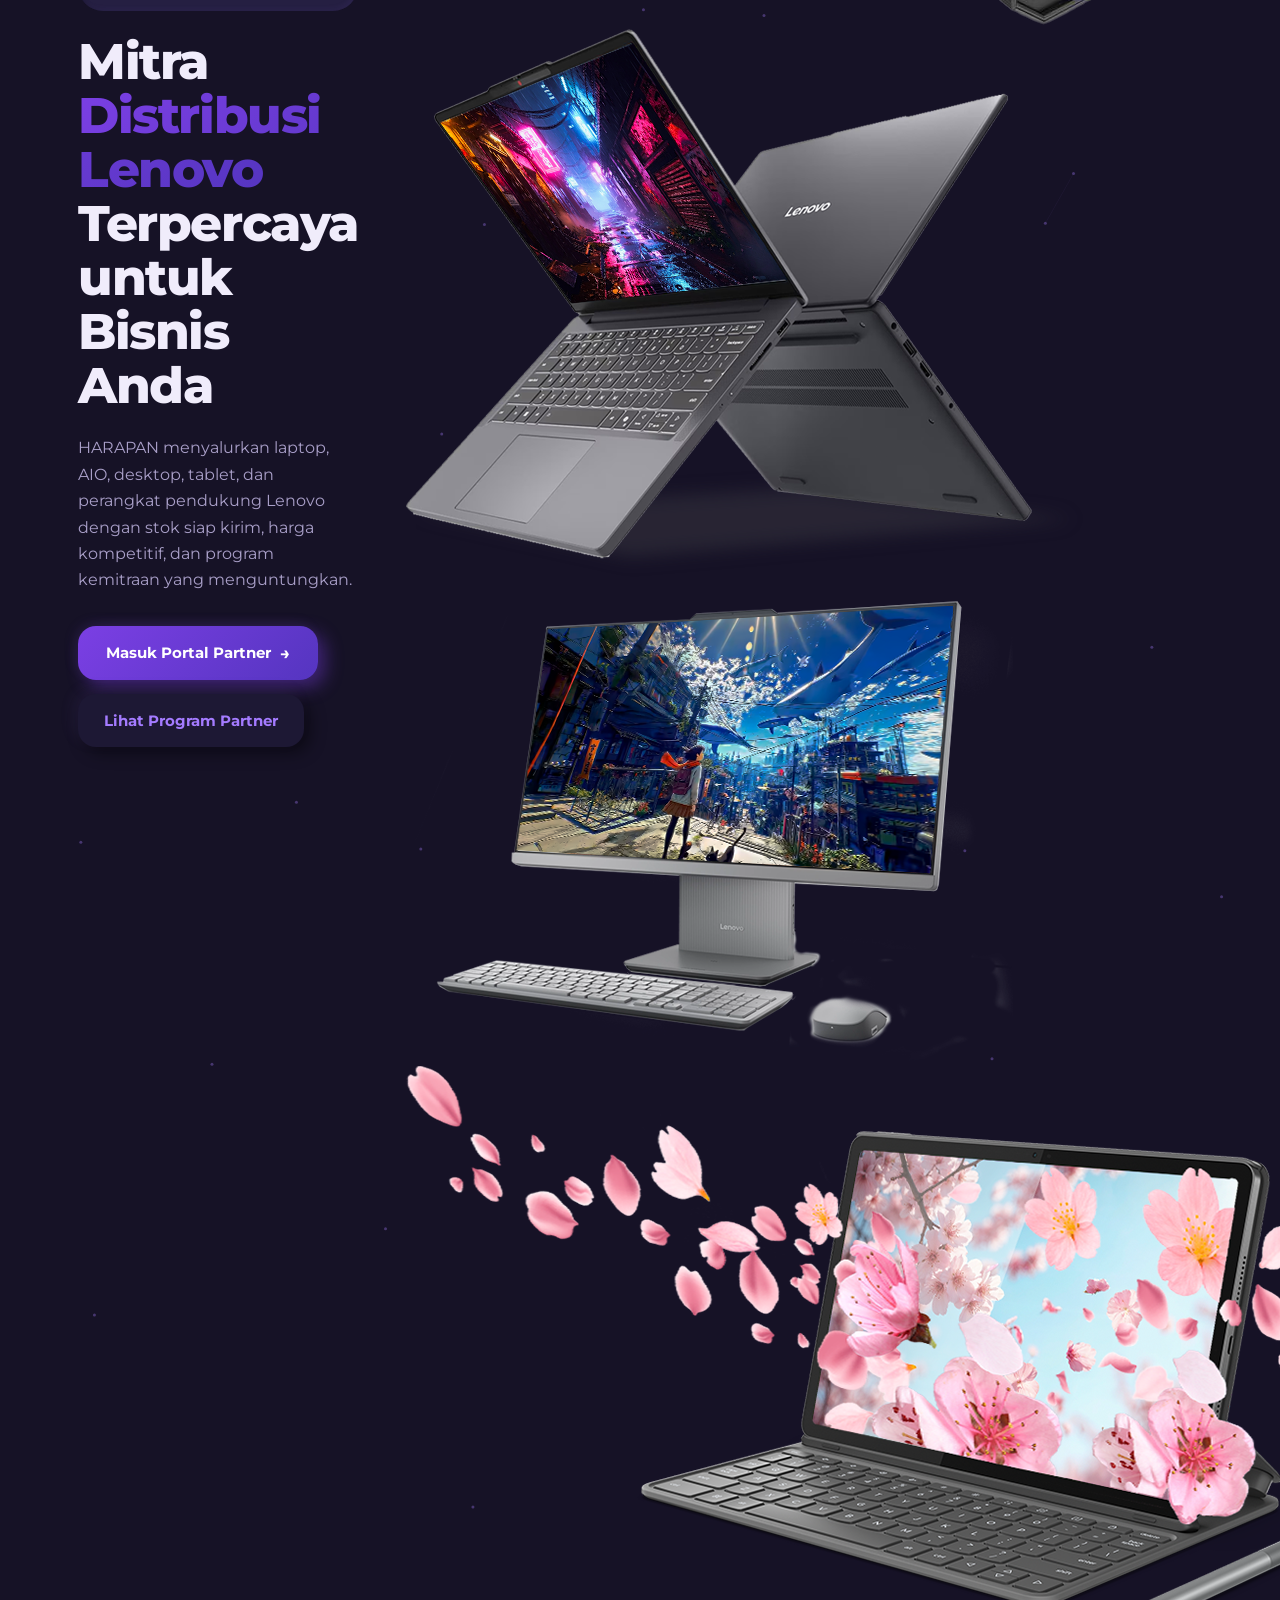
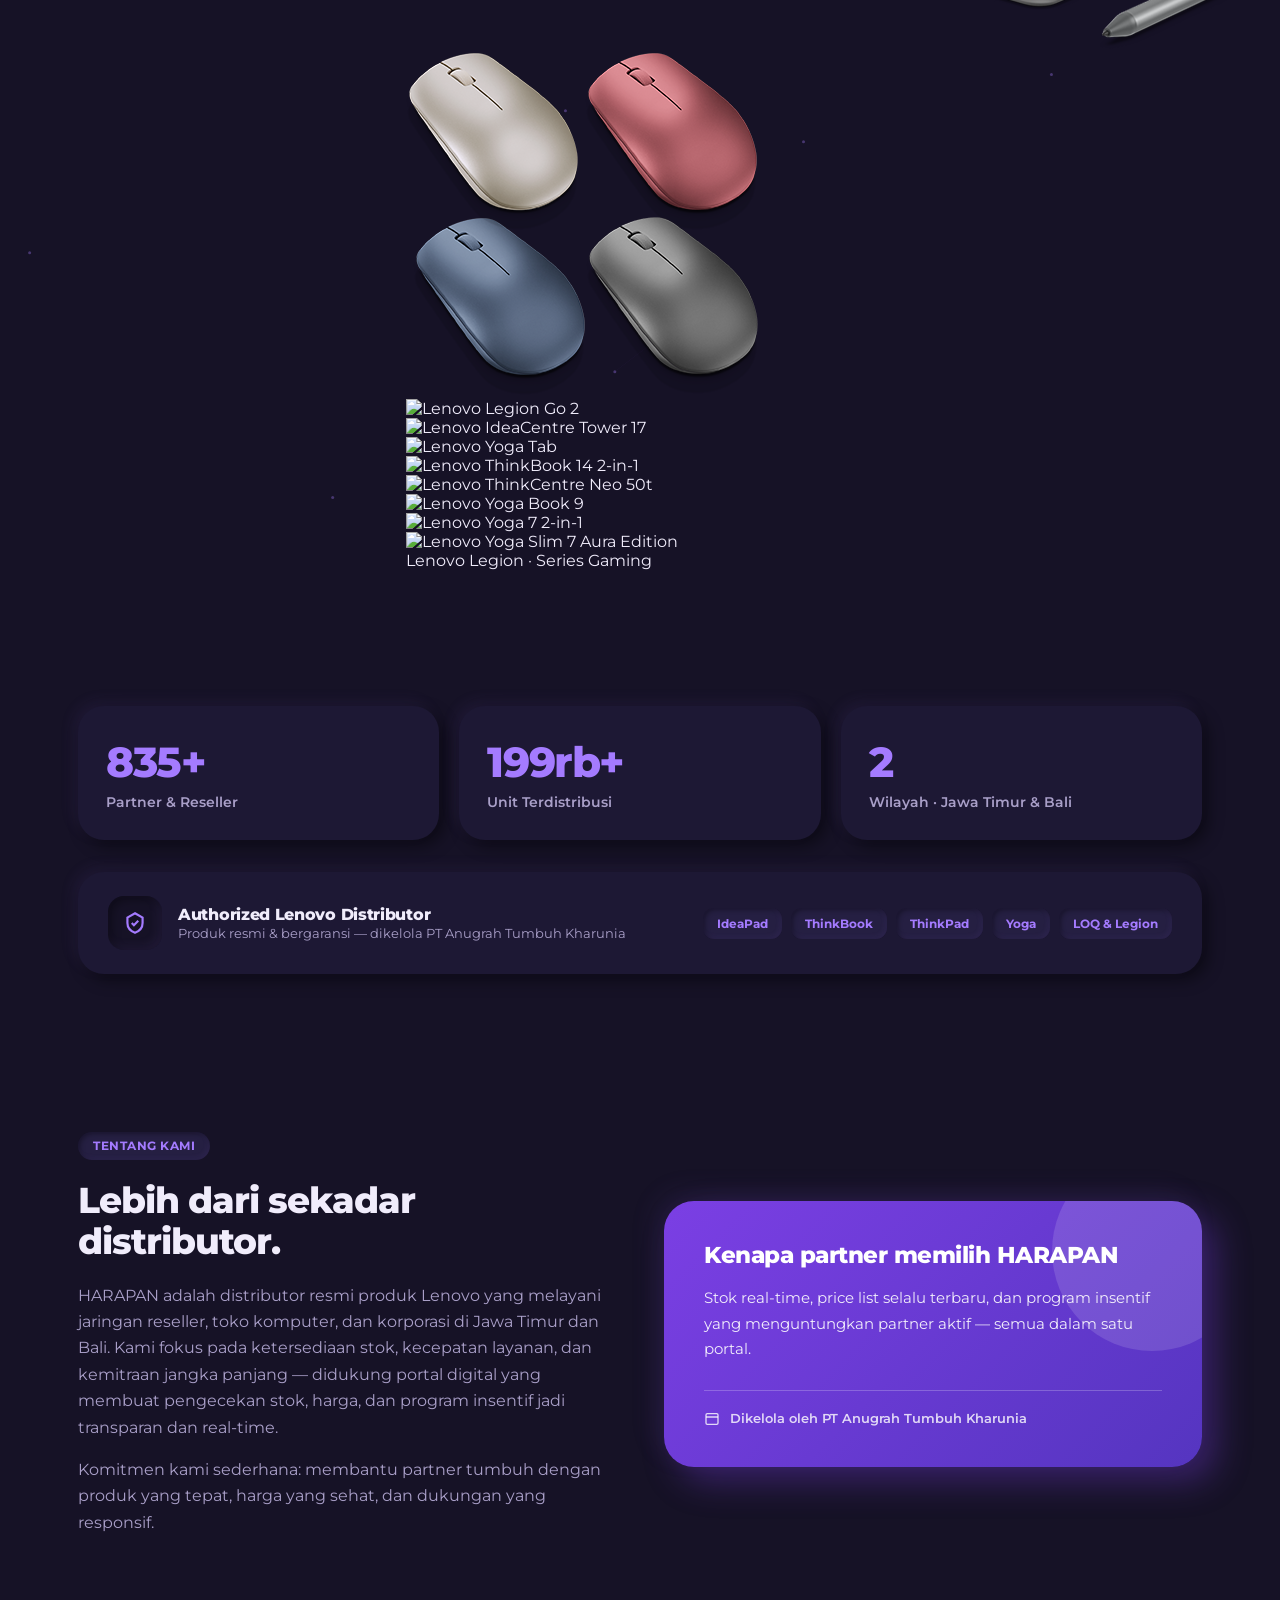
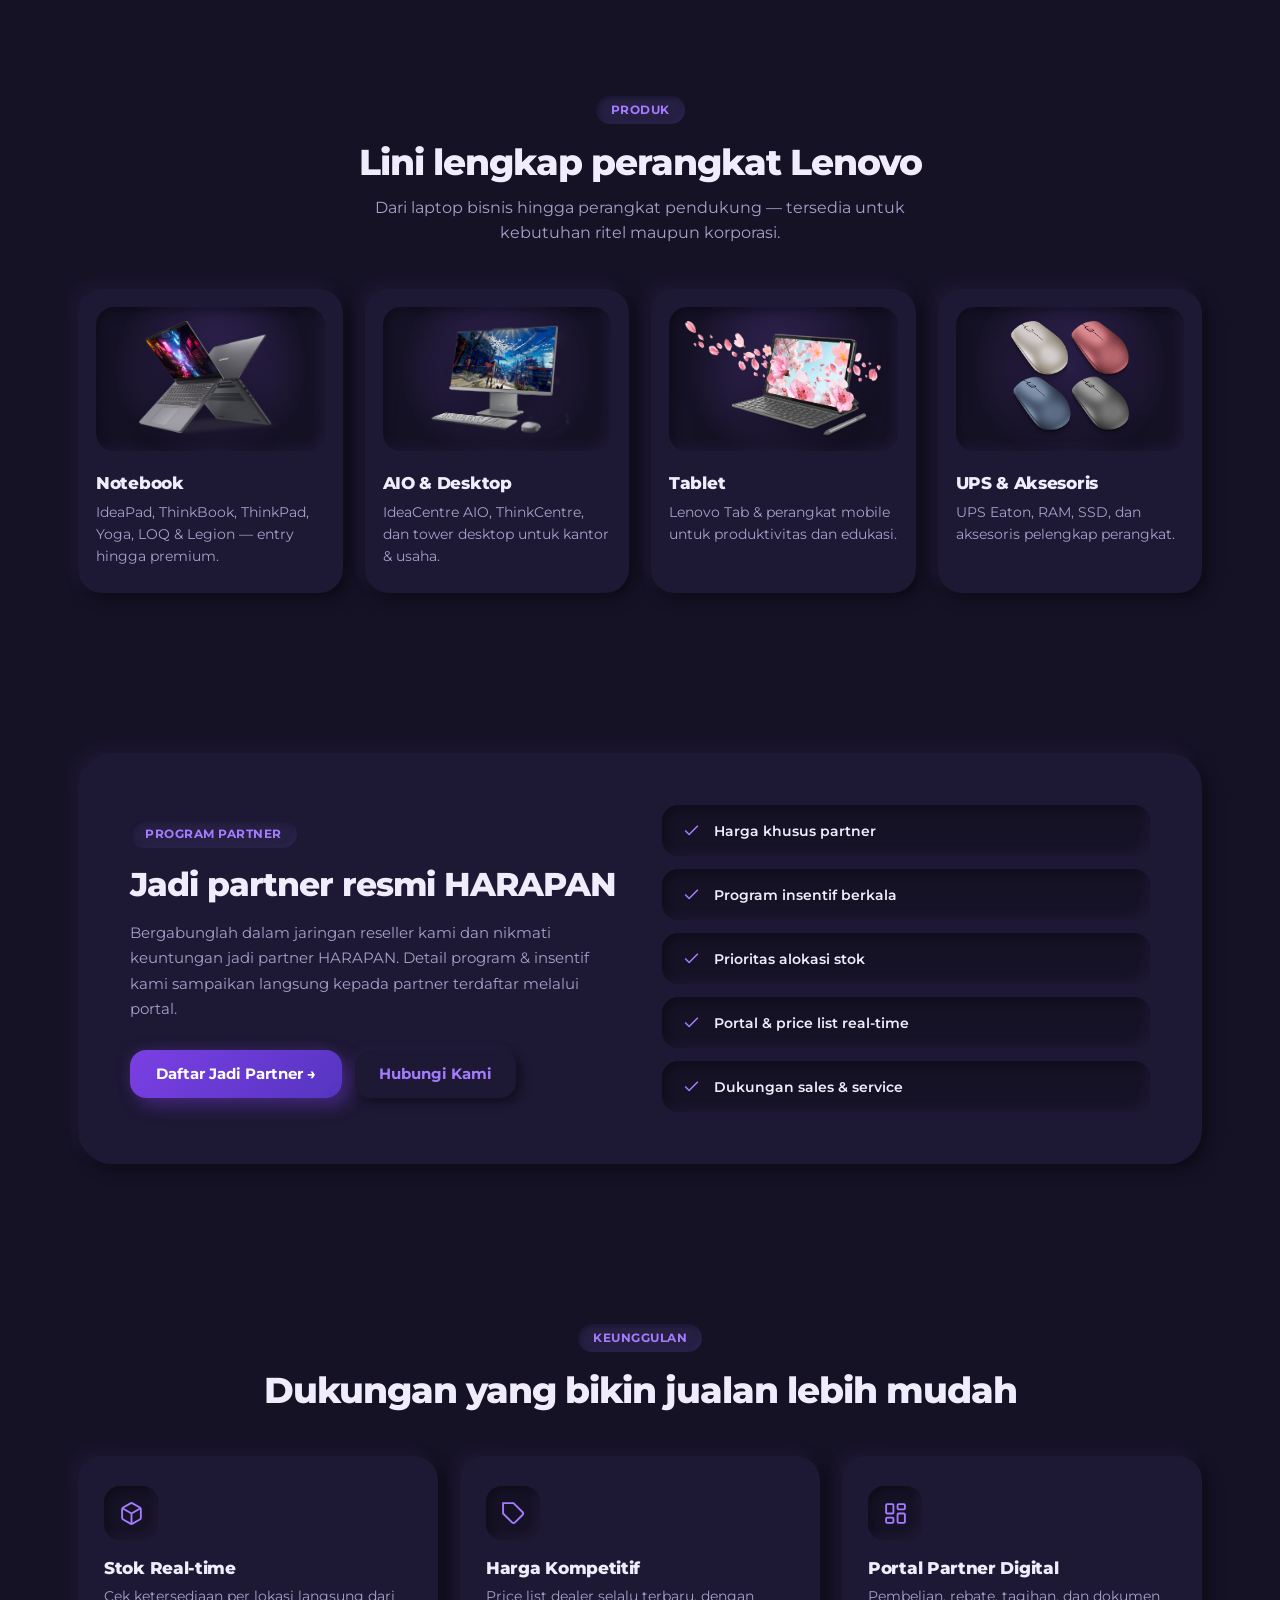
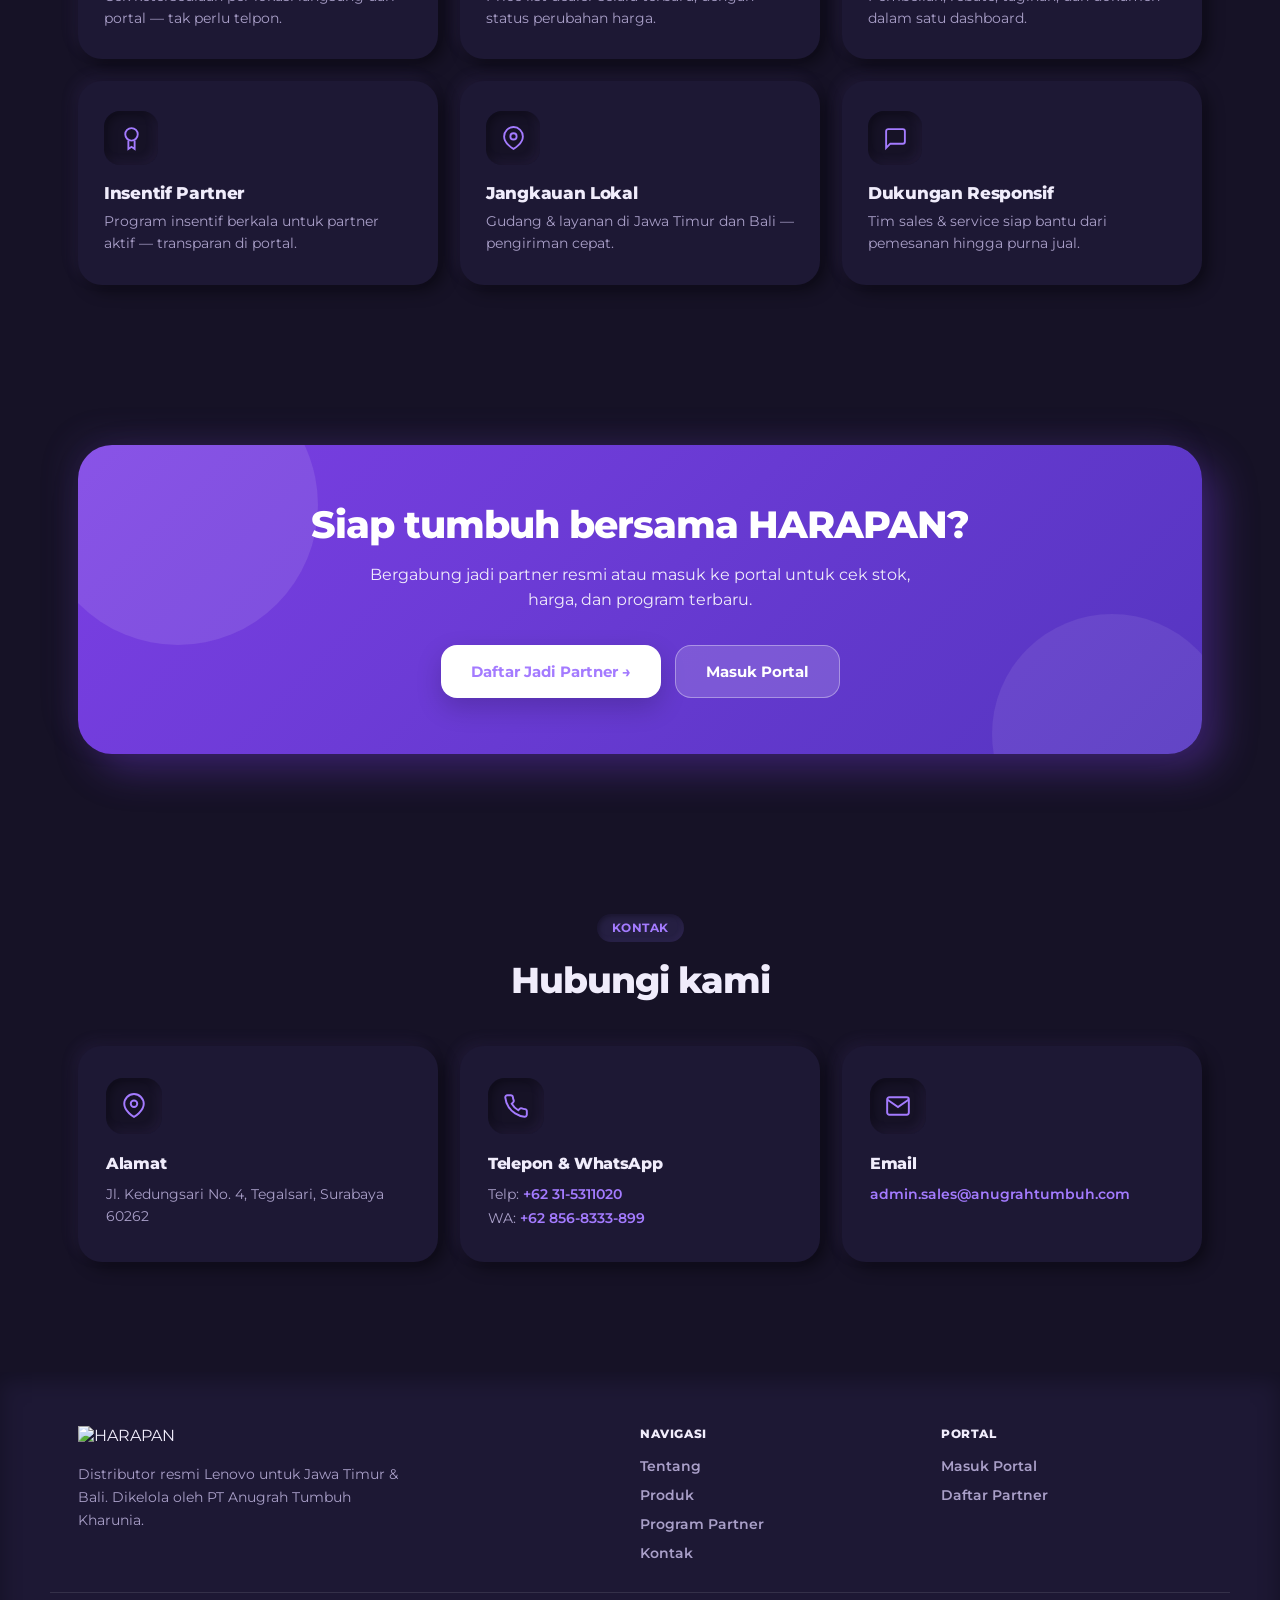
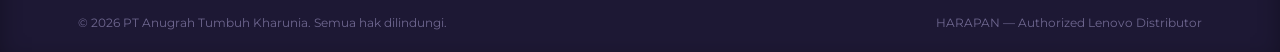
==== commit 47290abd: "Add files via upload" ====
--- a/index.html
+++ b/index.html
@@ -15,7 +15,7 @@
 <div style="position:relative; width:100%; min-height:100vh; background:var(--bg); color:var(--text); font-family:'Gotham','Montserrat',sans-serif;">
 
   <nav style="position:sticky; top:0; z-index:100; backdrop-filter:blur(14px); -webkit-backdrop-filter:blur(14px); background:var(--nav-bg);">
-    <div class="sec-pad" style="max-width:1180px; margin:0 auto; padding:16px 28px; display:flex; align-items:center; justify-content:space-between;">
+    <div class="sec-pad" style="padding:16px 32px; display:flex; align-items:center; justify-content:space-between;">
       <img class="logo" src="https://portal.harapanmu.id/assets/Logo%20Harapan_full_for%20BG%20White.png" alt="HARAPAN" style="height:42px; width:auto;">
       <div class="desk-nav" style="display:flex; align-items:center; gap:14px;">
         <div class="clay-inset" style="display:inline-flex; padding:4px; gap:3px; border-radius:24px;">
@@ -57,12 +57,26 @@
       </div>
       <div class="hero-mockup" style="position:relative; display:flex; justify-content:center;">
         <span style="position:absolute; right:-18px; top:-34px; z-index:3;"><span id="floatCradle" class="clay" style="display:flex; align-items:center; justify-content:center; width:112px; height:112px; border-radius:50%; will-change:transform, opacity;"><img id="floatIcon" src="assets/harapan-icon.png" alt="" style="display:block; width:74px; height:74px; object-fit:contain; will-change:transform;"></span></span>
-        <div style="position:relative; display:flex; flex-direction:column; align-items:center; gap:20px; animation:floatA 6.5s ease-in-out infinite;">
-          <div class="hero-glow" aria-hidden="true" style="position:absolute; top:6%; left:50%; transform:translateX(-50%); width:90%; height:72%; background:radial-gradient(ellipse at center, rgba(150,105,255,.45), rgba(150,105,255,0) 70%); filter:blur(34px); z-index:0; pointer-events:none;"></div>
-          <img src="assets/legion.png" alt="Lenovo Legion — laptop gaming" style="position:relative; z-index:1; width:480px; max-width:100%; height:auto; filter:drop-shadow(0 32px 42px rgba(85,53,192,.34));">
-          <div class="clay" style="display:inline-flex; align-items:center; gap:11px; padding:14px 26px; border-radius:22px;">
-            <span style="width:9px; height:9px; border-radius:50%; background:var(--accent2); box-shadow:0 0 9px var(--accent2);"></span>
-            <span style="font-size:14.5px; font-weight:700; color:var(--text); letter-spacing:-.2px;">Lenovo Legion · Series Gaming</span>
+        <div class="cf-wrap">
+          <div class="cf-glow" aria-hidden="true"></div>
+          <div id="coverflow" class="cf-stage">
+            <div class="cf-item" data-name="Lenovo Legion · Series Gaming"><img src="assets/legion.png" alt="Lenovo Legion"></div>
+            <div class="cf-item" data-name="Lenovo IdeaPad Slim 3 · Notebook"><img src="assets/ideapad-slim3.png" alt="Lenovo IdeaPad Slim 3"></div>
+            <div class="cf-item" data-name="Lenovo IdeaCentre · All-in-One"><img src="assets/ideacentre-aio.png" alt="Lenovo IdeaCentre AIO"></div>
+            <div class="cf-item" data-name="Lenovo Tab · Motopad 60 Neo"><img src="assets/motopad-60.png" alt="Lenovo Motopad 60 Neo"></div>
+            <div class="cf-item" data-name="Lenovo 530 Wireless · Aksesoris"><img src="assets/mouse-530.png" alt="Lenovo 530 Wireless Mouse"></div>
+            <div class="cf-item" data-name="Lenovo Legion Go 2 · Handheld Gaming"><img src="assets/Legion-Go-2.png" alt="Lenovo Legion Go 2"></div>
+            <div class="cf-item" data-name="Lenovo IdeaCentre Tower · Desktop"><img src="assets/IDEACENTRE-Tower-17.png" alt="Lenovo IdeaCentre Tower 17"></div>
+            <div class="cf-item" data-name="Lenovo Yoga Tab · Tablet"><img src="assets/Lenovo-YOGA-tab.png" alt="Lenovo Yoga Tab"></div>
+            <div class="cf-item" data-name="Lenovo ThinkBook 14 2-in-1 · Notebook"><img src="assets/ThinkBook-14-2in1.png" alt="Lenovo ThinkBook 14 2-in-1"></div>
+            <div class="cf-item" data-name="Lenovo ThinkCentre Neo 50t · Desktop"><img src="assets/ThinkCentre-Neo-50t.png" alt="Lenovo ThinkCentre Neo 50t"></div>
+            <div class="cf-item" data-name="Lenovo Yoga Book 9 · Dual-Screen"><img src="assets/Yoga-Book-9.png" alt="Lenovo Yoga Book 9"></div>
+            <div class="cf-item" data-name="Lenovo Yoga 7 2-in-1 · Notebook"><img src="assets/Lenovo-YOGA-7-2in1.png" alt="Lenovo Yoga 7 2-in-1"></div>
+            <div class="cf-item" data-name="Lenovo Yoga Slim 7 Aura Edition · Notebook"><img src="assets/Lenovo-YOGA-Slim-7-Aura-Edition.png" alt="Lenovo Yoga Slim 7 Aura Edition"></div>
+          </div>
+          <div class="cf-label-pill">
+            <span class="cf-dot"></span>
+            <span id="cfLabel" class="cf-label">Lenovo Legion · Series Gaming</span>
           </div>
         </div>
       </div>
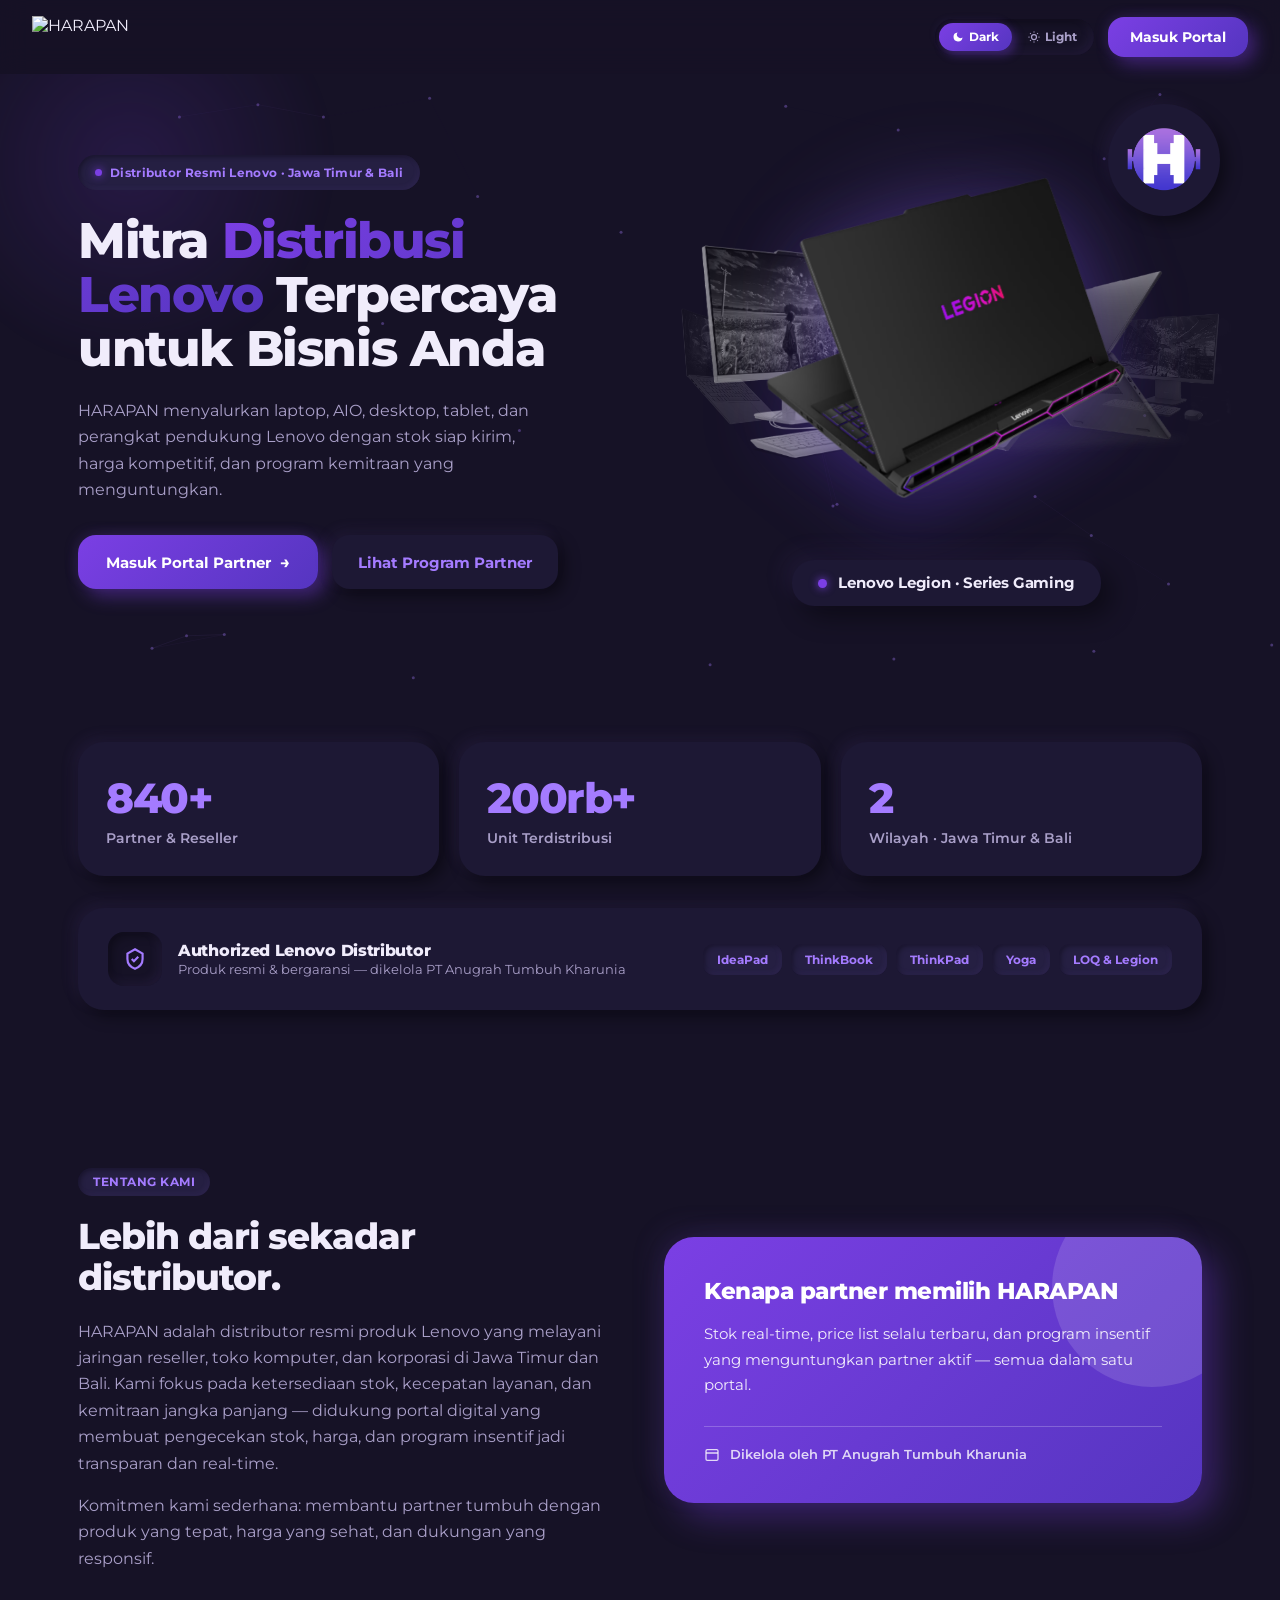
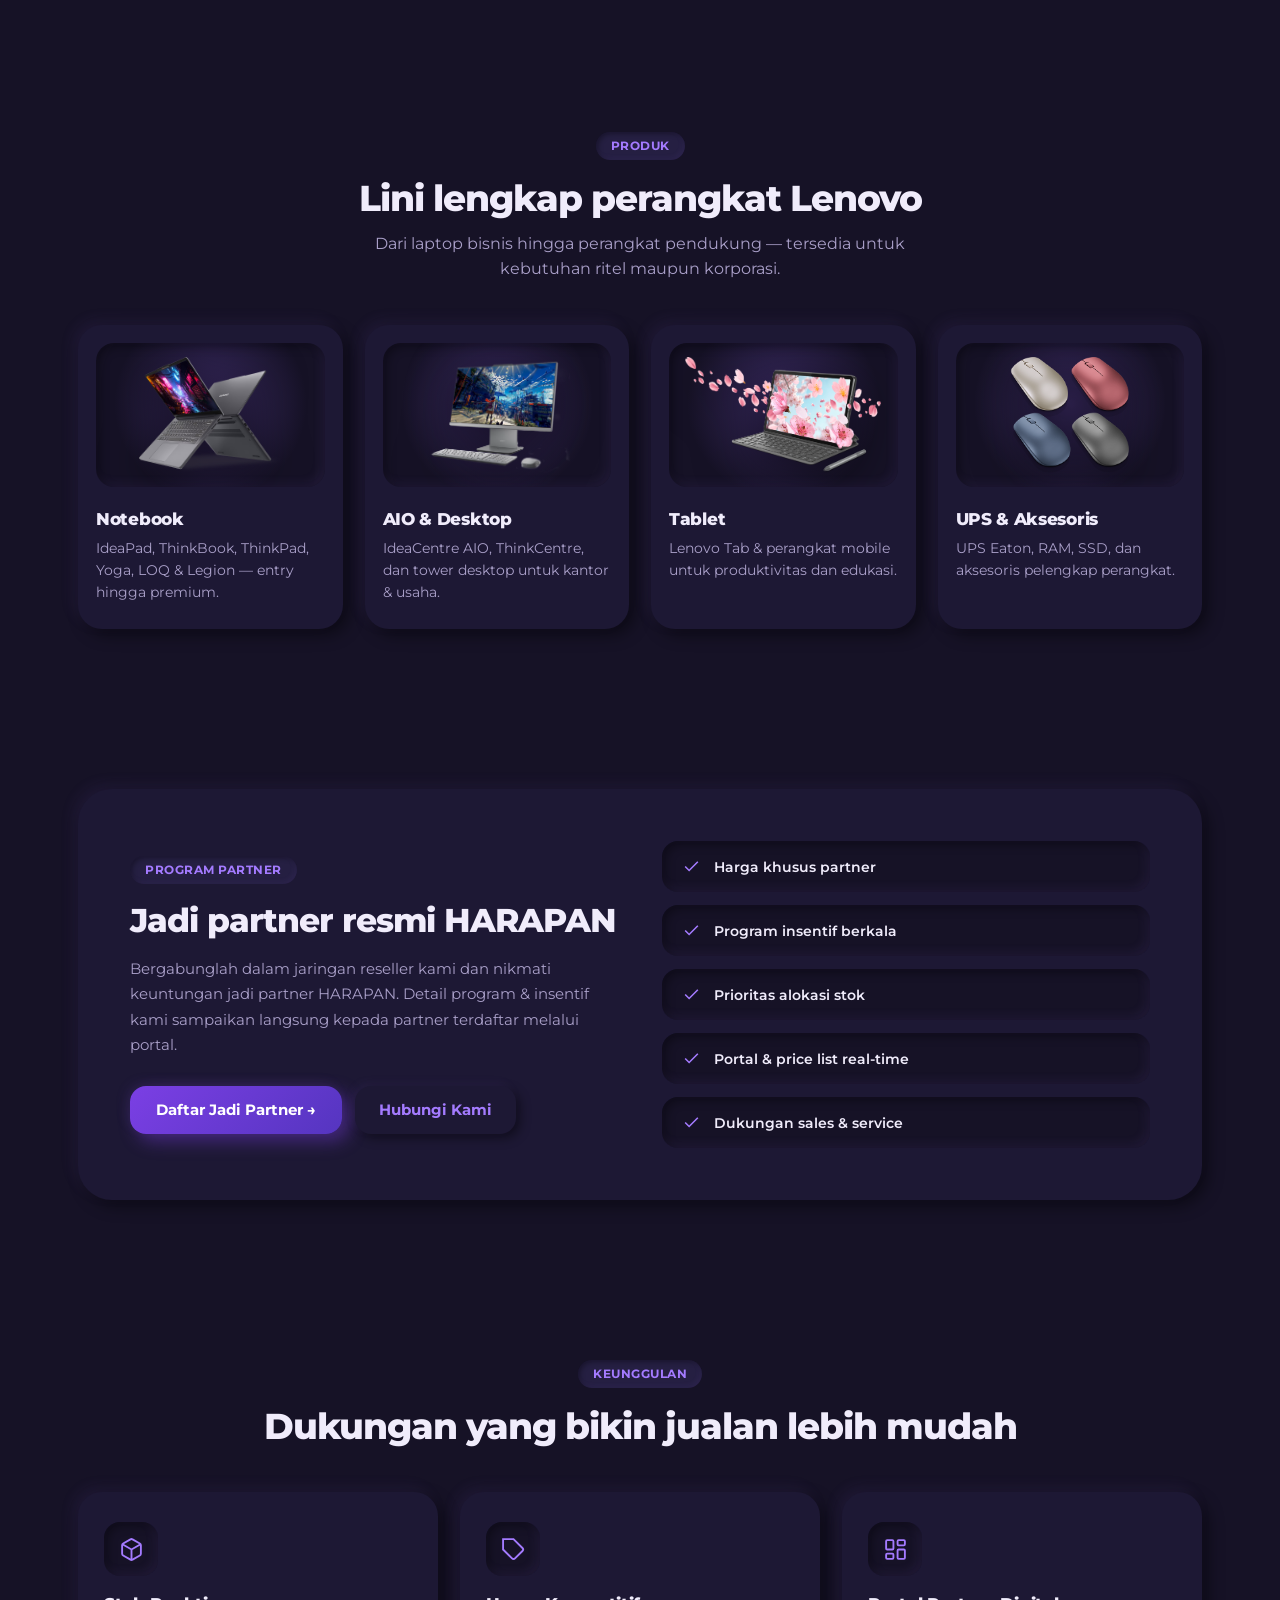
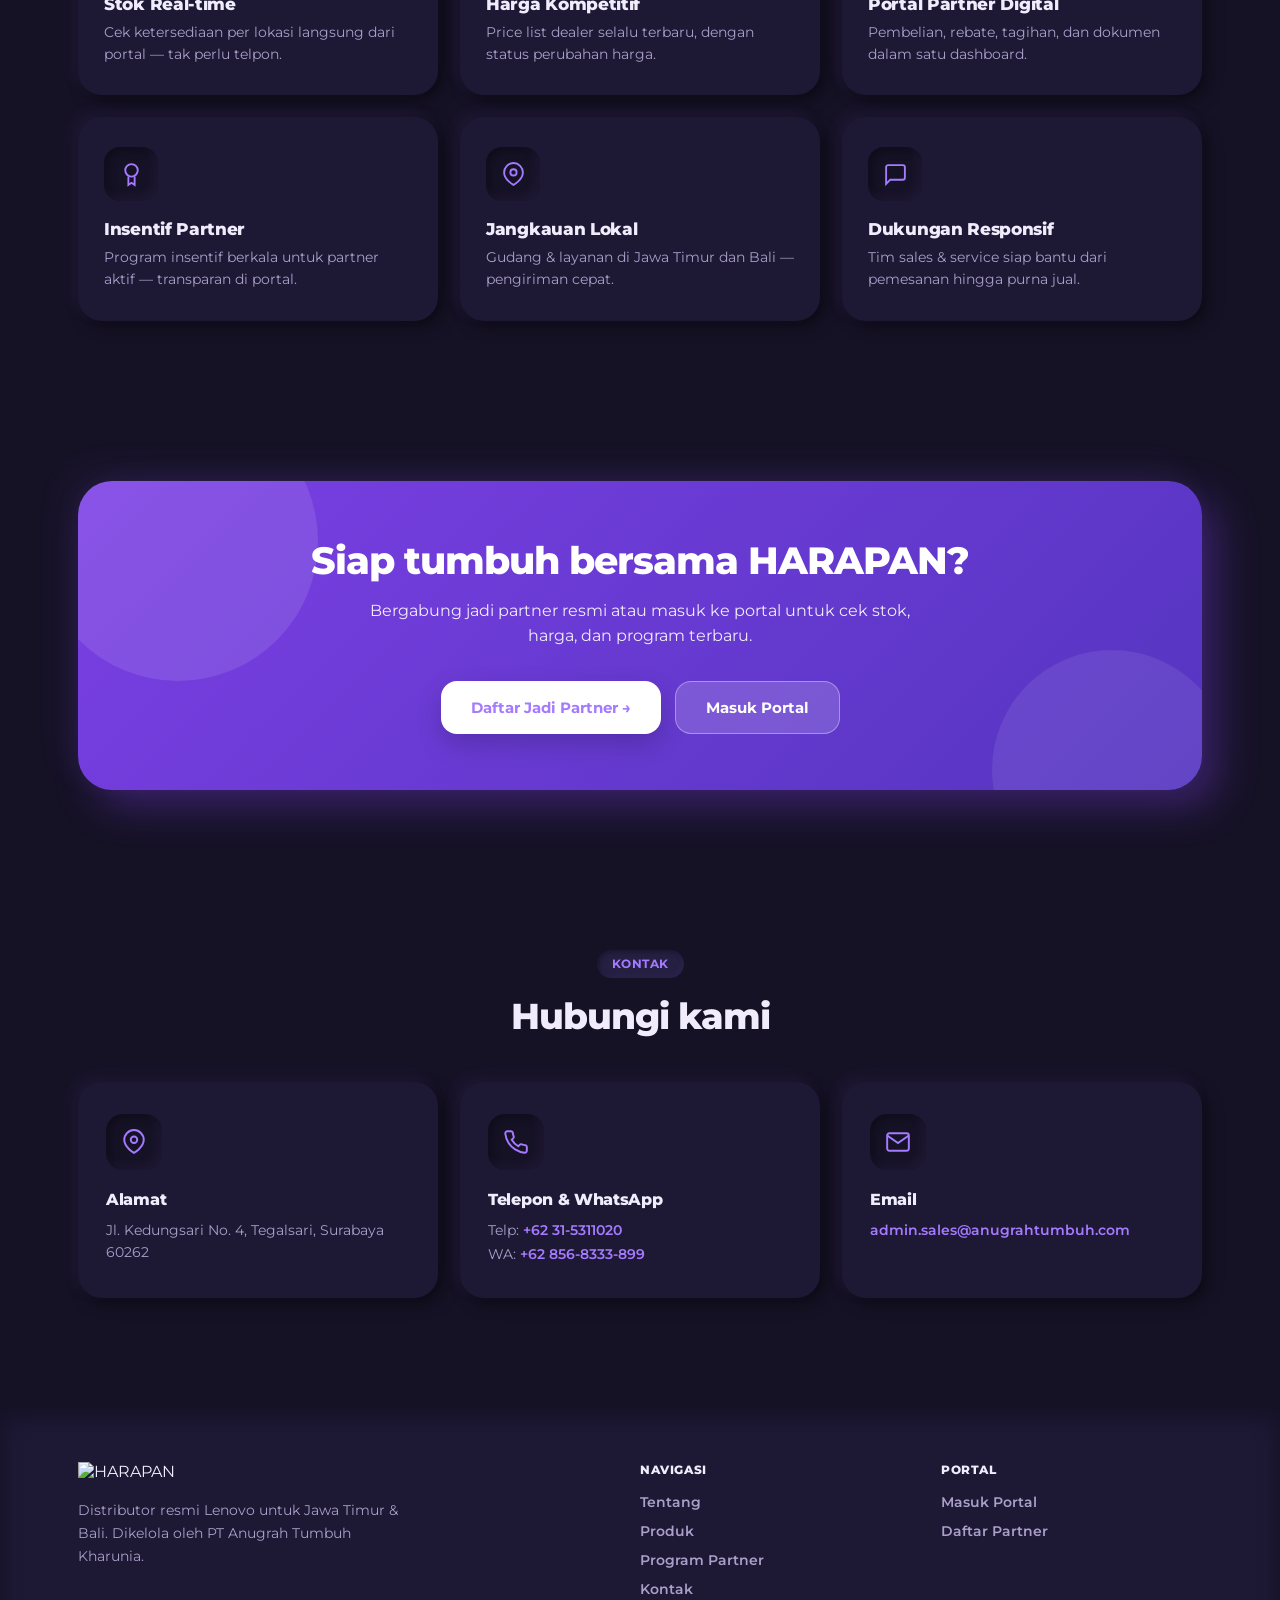
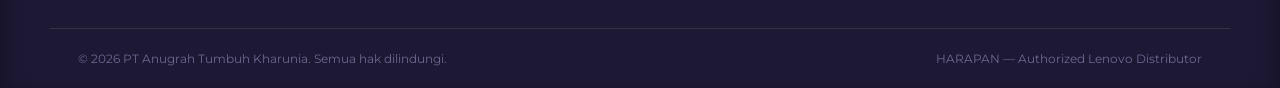
==== commit 7bdd60fe: "Add files via upload" ====
--- a/index.html
+++ b/index.html
@@ -71,8 +71,9 @@
             <div class="cf-item" data-name="Lenovo ThinkBook 14 2-in-1 · Notebook"><img src="assets/ThinkBook-14-2in1.png" alt="Lenovo ThinkBook 14 2-in-1"></div>
             <div class="cf-item" data-name="Lenovo ThinkCentre Neo 50t · Desktop"><img src="assets/ThinkCentre-Neo-50t.png" alt="Lenovo ThinkCentre Neo 50t"></div>
             <div class="cf-item" data-name="Lenovo Yoga Book 9 · Dual-Screen"><img src="assets/Yoga-Book-9.png" alt="Lenovo Yoga Book 9"></div>
-            <div class="cf-item" data-name="Lenovo Yoga 7 2-in-1 · Notebook"><img src="assets/Lenovo-YOGA-7-2in1.png" alt="Lenovo Yoga 7 2-in-1"></div>
+            <div class="cf-item" data-name="Lenovo Yoga 7 2-in-1 · Notebook"><img src="assets/Lenovo-YOGA-7-2in1-14.png" alt="Lenovo Yoga 7 2-in-1"></div>
             <div class="cf-item" data-name="Lenovo Yoga Slim 7 Aura Edition · Notebook"><img src="assets/Lenovo-YOGA-Slim-7-Aura-Edition.png" alt="Lenovo Yoga Slim 7 Aura Edition"></div>
+            <div class="cf-item" data-name="Lenovo AIO A100 · All-in-One"><img src="assets/Lenovo-AIO-A100.png" alt="Lenovo AIO A100"></div>
           </div>
           <div class="cf-label-pill">
             <span class="cf-dot"></span>
--- a/homepage-claymorphism.css
+++ b/homepage-claymorphism.css
@@ -63,3 +63,15 @@
     .stats-row{ flex-direction:column !important; }
   }
   @media (prefers-reduced-motion: reduce){ *{ animation:none !important; } html{ scroll-behavior:auto; } }
+
+  /* ===== Carousel Produk (Coverflow) — hero ===== */
+  .cf-wrap{ position:relative; width:100%; display:flex; flex-direction:column; align-items:center; gap:22px; animation:cfFloat 6.5s ease-in-out infinite; }
+  @keyframes cfFloat{ 0%,100%{ transform:translateY(0); } 50%{ transform:translateY(-14px); } }
+  .cf-stage{ position:relative; z-index:1; width:100%; height:400px; perspective:1600px; }
+  .cf-item{ position:absolute; left:50%; top:50%; width:500px; height:320px; margin:-160px 0 0 -250px; display:flex; align-items:center; justify-content:center; transform-style:preserve-3d; backface-visibility:hidden; will-change:transform, opacity, filter; }
+  .cf-item img{ max-width:100%; max-height:100%; object-fit:contain; }
+  .cf-label-pill{ position:relative; z-index:2; display:inline-flex; align-items:center; gap:11px; padding:14px 26px; border-radius:22px; background:var(--surface); box-shadow:10px 10px 26px var(--shd), -8px -8px 22px var(--shl); }
+  .cf-dot{ width:9px; height:9px; border-radius:50%; flex:none; background:#7B3FE4; box-shadow:0 0 9px #7B3FE4; }
+  .cf-label{ font-size:14.5px; font-weight:700; letter-spacing:-.2px; color:var(--text); transition:opacity .3s ease; }
+  .cf-glow{ display:none; position:absolute; top:2%; left:50%; transform:translateX(-50%); width:78%; height:74%; z-index:0; pointer-events:none; filter:blur(34px); background:radial-gradient(ellipse at center, rgba(150,105,255,.45), rgba(150,105,255,0) 70%); }
+  body.dark .cf-glow{ display:block; }
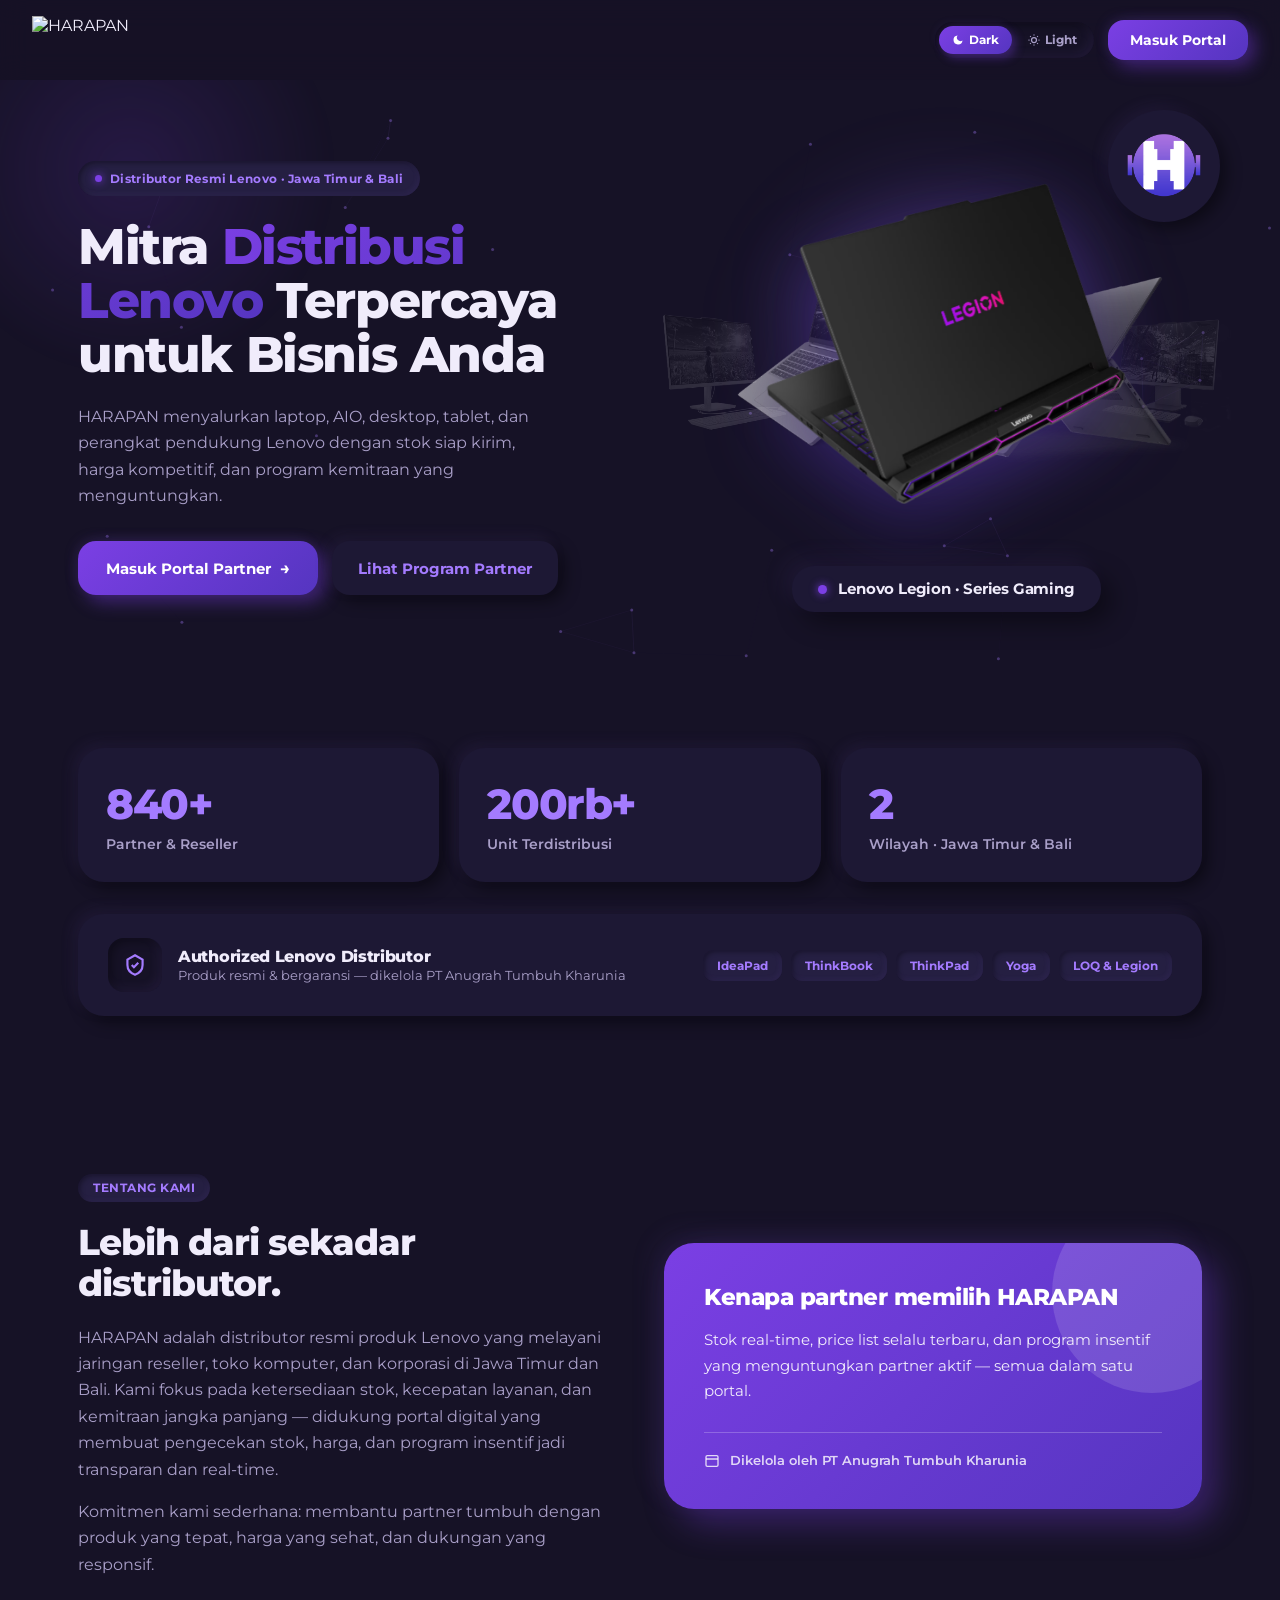
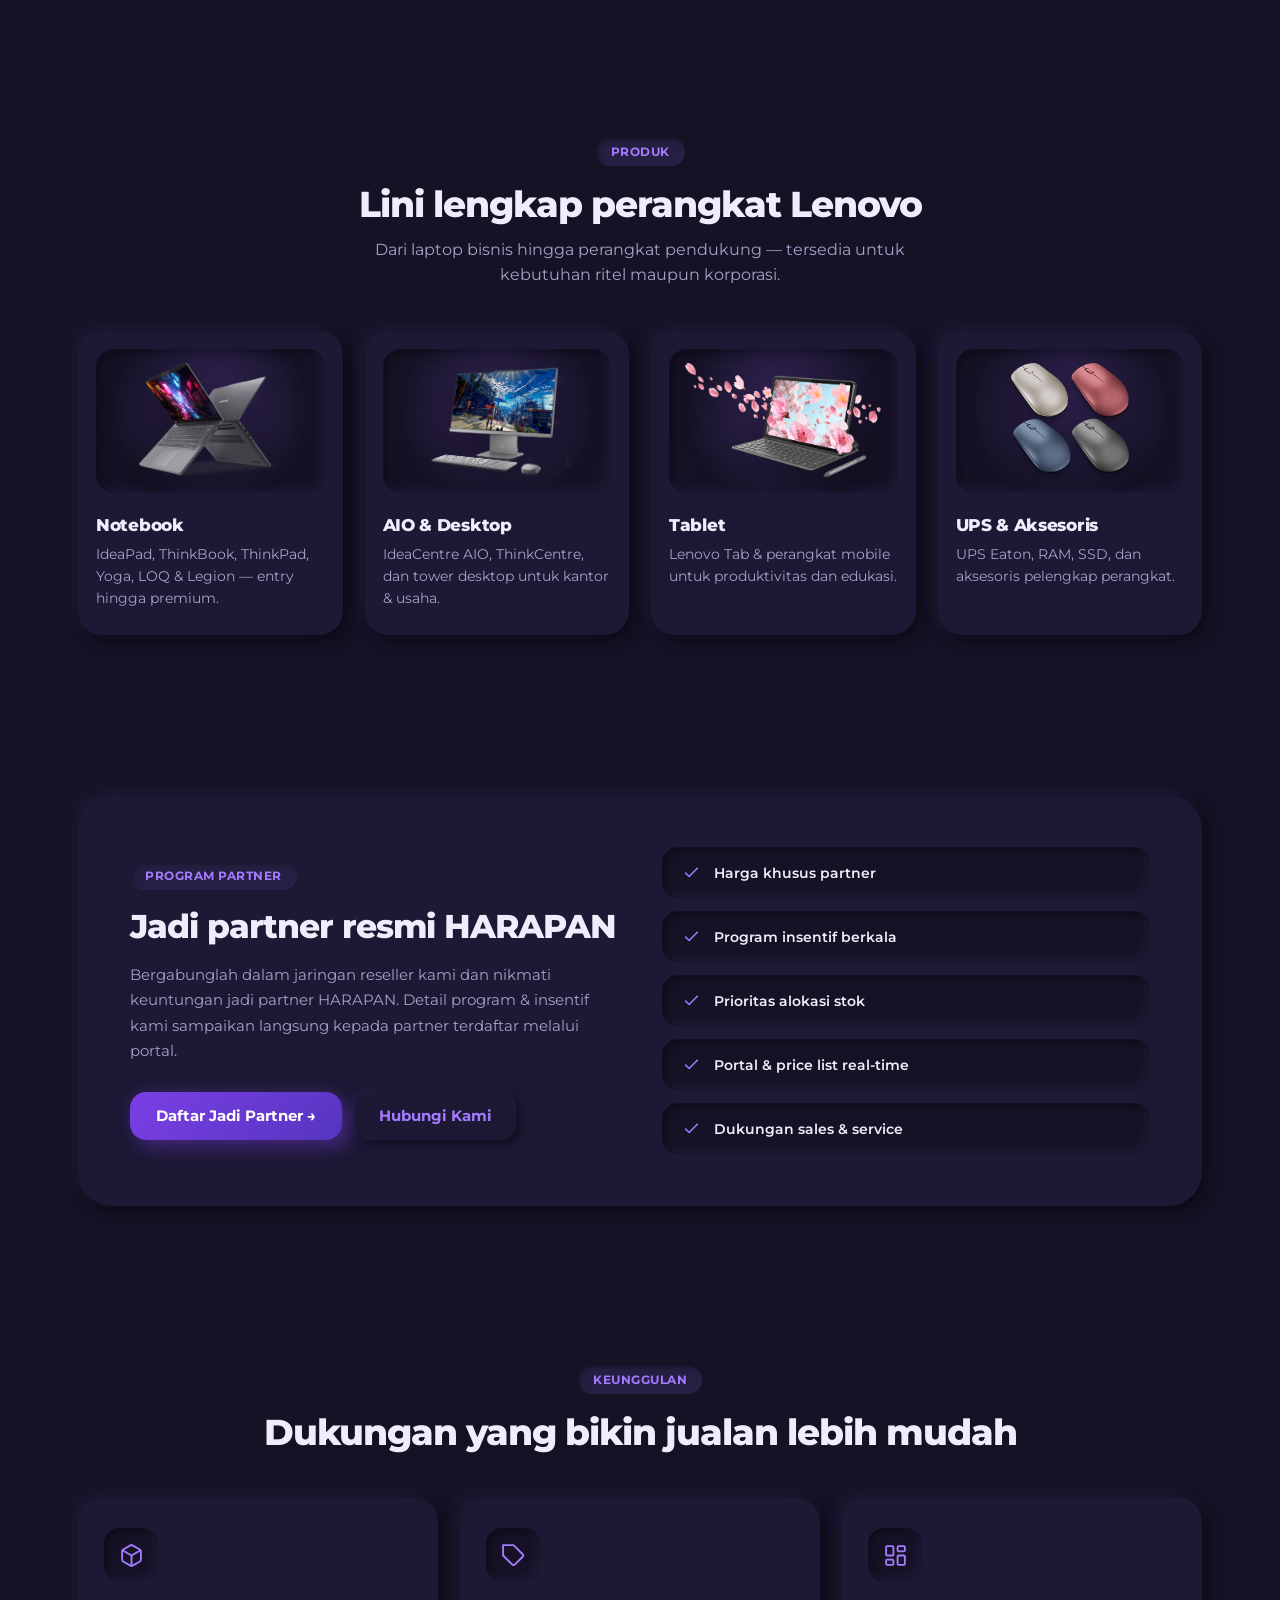
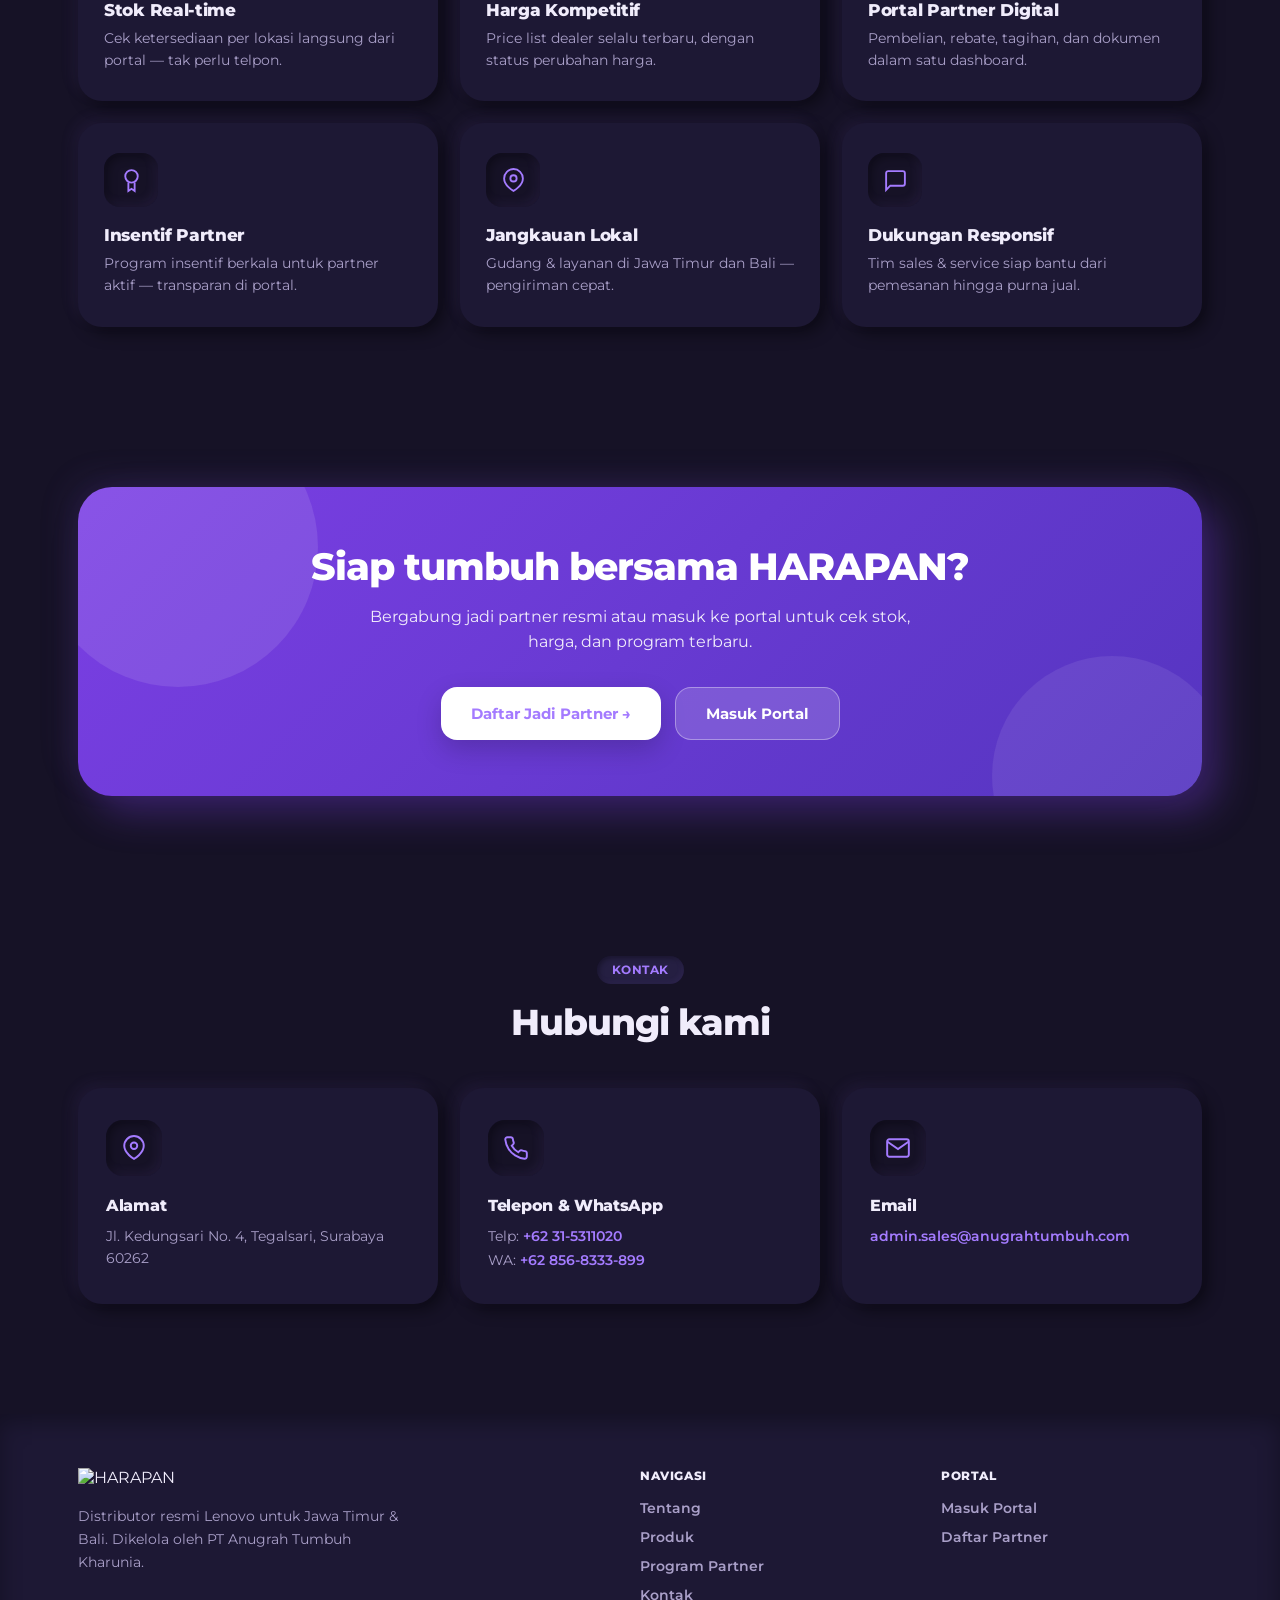
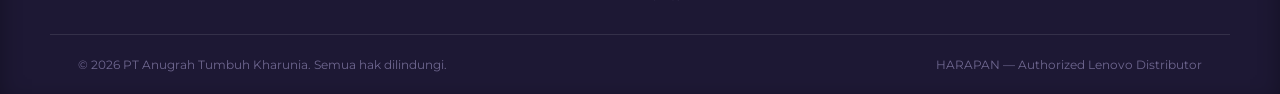
==== commit d334bd09: "Add files via upload" ====
--- a/index.html
+++ b/index.html
@@ -16,7 +16,7 @@
 
   <nav style="position:sticky; top:0; z-index:100; backdrop-filter:blur(14px); -webkit-backdrop-filter:blur(14px); background:var(--nav-bg);">
     <div class="sec-pad" style="padding:16px 32px; display:flex; align-items:center; justify-content:space-between;">
-      <img class="logo" src="https://portal.harapanmu.id/assets/Logo%20Harapan_full_for%20BG%20White.png" alt="HARAPAN" style="height:42px; width:auto;">
+      <img class="logo" src="https://portal.harapanmu.id/assets/Logo%20Harapan_full_for%20BG%20White.png" alt="HARAPAN" style="height:48px; width:auto;">
       <div class="desk-nav" style="display:flex; align-items:center; gap:14px;">
         <div class="clay-inset" style="display:inline-flex; padding:4px; gap:3px; border-radius:24px;">
           <button data-tk="dark" style="display:flex; align-items:center; gap:5px; padding:7px 13px; border-radius:20px; border:none; cursor:pointer; font-family:inherit; font-size:11.5px; font-weight:700; background:transparent; color:var(--text2); transition:all .2s;"><svg width="12" height="12" viewBox="0 0 24 24" fill="currentColor"><path d="M21 12.79A9 9 0 1 1 11.21 3 7 7 0 0 0 21 12.79z"/></svg>Dark</button>
@@ -63,17 +63,18 @@
             <div class="cf-item" data-name="Lenovo Legion · Series Gaming"><img src="assets/legion.png" alt="Lenovo Legion"></div>
             <div class="cf-item" data-name="Lenovo IdeaPad Slim 3 · Notebook"><img src="assets/ideapad-slim3.png" alt="Lenovo IdeaPad Slim 3"></div>
             <div class="cf-item" data-name="Lenovo IdeaCentre · All-in-One"><img src="assets/ideacentre-aio.png" alt="Lenovo IdeaCentre AIO"></div>
-            <div class="cf-item" data-name="Lenovo Tab · Motopad 60 Neo"><img src="assets/motopad-60.png" alt="Lenovo Motopad 60 Neo"></div>
+            <div class="cf-item cf-big" data-name="Lenovo Tab · Motopad 60 Neo"><img src="assets/motopad-60.png" alt="Lenovo Motopad 60 Neo"></div>
             <div class="cf-item" data-name="Lenovo 530 Wireless · Aksesoris"><img src="assets/mouse-530.png" alt="Lenovo 530 Wireless Mouse"></div>
             <div class="cf-item" data-name="Lenovo Legion Go 2 · Handheld Gaming"><img src="assets/Legion-Go-2.png" alt="Lenovo Legion Go 2"></div>
             <div class="cf-item" data-name="Lenovo IdeaCentre Tower · Desktop"><img src="assets/IDEACENTRE-Tower-17.png" alt="Lenovo IdeaCentre Tower 17"></div>
             <div class="cf-item" data-name="Lenovo Yoga Tab · Tablet"><img src="assets/Lenovo-YOGA-tab.png" alt="Lenovo Yoga Tab"></div>
             <div class="cf-item" data-name="Lenovo ThinkBook 14 2-in-1 · Notebook"><img src="assets/ThinkBook-14-2in1.png" alt="Lenovo ThinkBook 14 2-in-1"></div>
             <div class="cf-item" data-name="Lenovo ThinkCentre Neo 50t · Desktop"><img src="assets/ThinkCentre-Neo-50t.png" alt="Lenovo ThinkCentre Neo 50t"></div>
-            <div class="cf-item" data-name="Lenovo Yoga Book 9 · Dual-Screen"><img src="assets/Yoga-Book-9.png" alt="Lenovo Yoga Book 9"></div>
-            <div class="cf-item" data-name="Lenovo Yoga 7 2-in-1 · Notebook"><img src="assets/Lenovo-YOGA-7-2in1-14.png" alt="Lenovo Yoga 7 2-in-1"></div>
+            <div class="cf-item cf-big" data-name="Lenovo Yoga Book 9 · Dual-Screen"><img src="assets/Yoga-Book-9.png" alt="Lenovo Yoga Book 9"></div>
+            <div class="cf-item cf-big" data-name="Lenovo Yoga 7 2-in-1 · Notebook"><img src="assets/Lenovo-YOGA-7-2in1-14.png" alt="Lenovo Yoga 7 2-in-1"></div>
             <div class="cf-item" data-name="Lenovo Yoga Slim 7 Aura Edition · Notebook"><img src="assets/Lenovo-YOGA-Slim-7-Aura-Edition.png" alt="Lenovo Yoga Slim 7 Aura Edition"></div>
             <div class="cf-item" data-name="Lenovo AIO A100 · All-in-One"><img src="assets/Lenovo-AIO-A100.png" alt="Lenovo AIO A100"></div>
+            <div class="cf-item" data-name="Lenovo LOQ 15 · Series Gaming"><img src="assets/Lenovo-LOQ-15.png" alt="Lenovo LOQ 15"></div>
           </div>
           <div class="cf-label-pill">
             <span class="cf-dot"></span>
--- a/homepage-claymorphism.css
+++ b/homepage-claymorphism.css
@@ -75,3 +75,5 @@
   .cf-label{ font-size:14.5px; font-weight:700; letter-spacing:-.2px; color:var(--text); transition:opacity .3s ease; }
   .cf-glow{ display:none; position:absolute; top:2%; left:50%; transform:translateX(-50%); width:78%; height:74%; z-index:0; pointer-events:none; filter:blur(34px); background:radial-gradient(ellipse at center, rgba(150,105,255,.45), rgba(150,105,255,0) 70%); }
   body.dark .cf-glow{ display:block; }
+  /* produk yang gambarnya kecil di kanvas → perbesar saat tampil */
+  .cf-item.cf-big img{ transform:scale(1.25); transform-origin:center; }
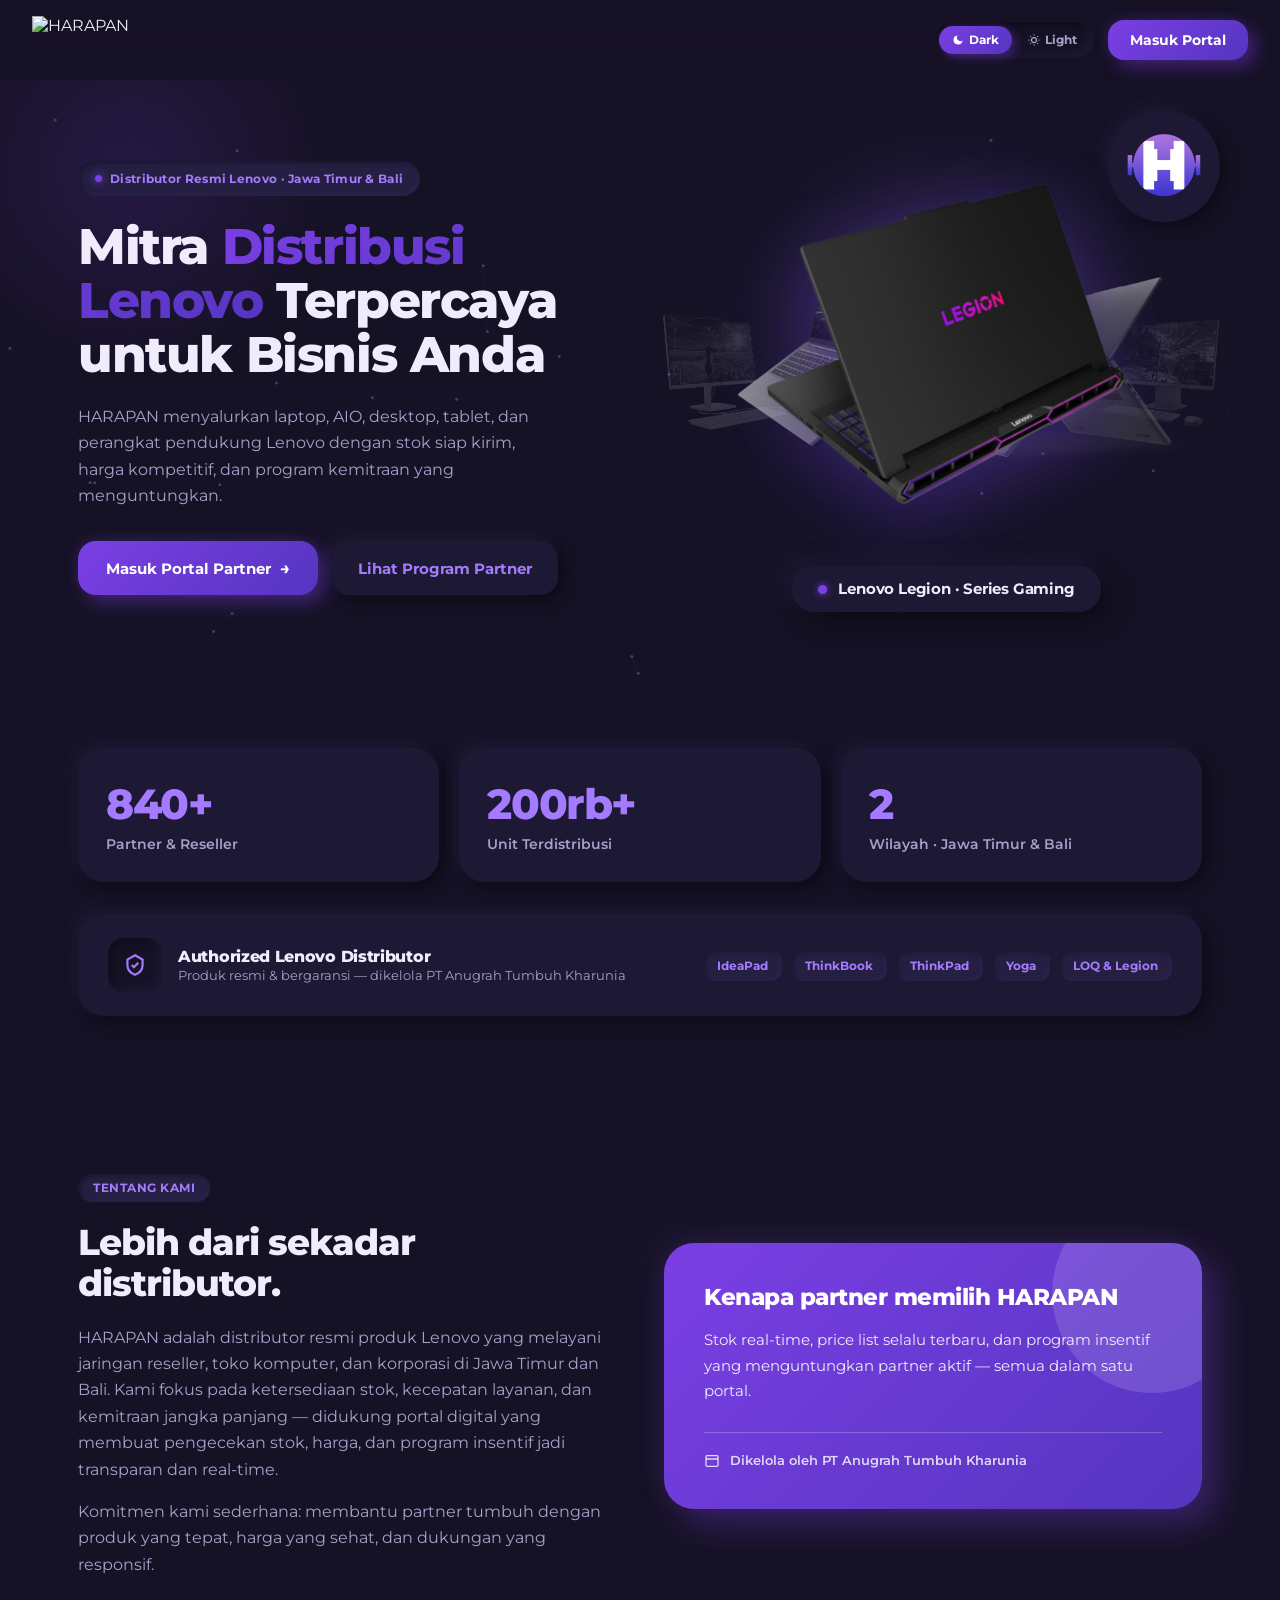
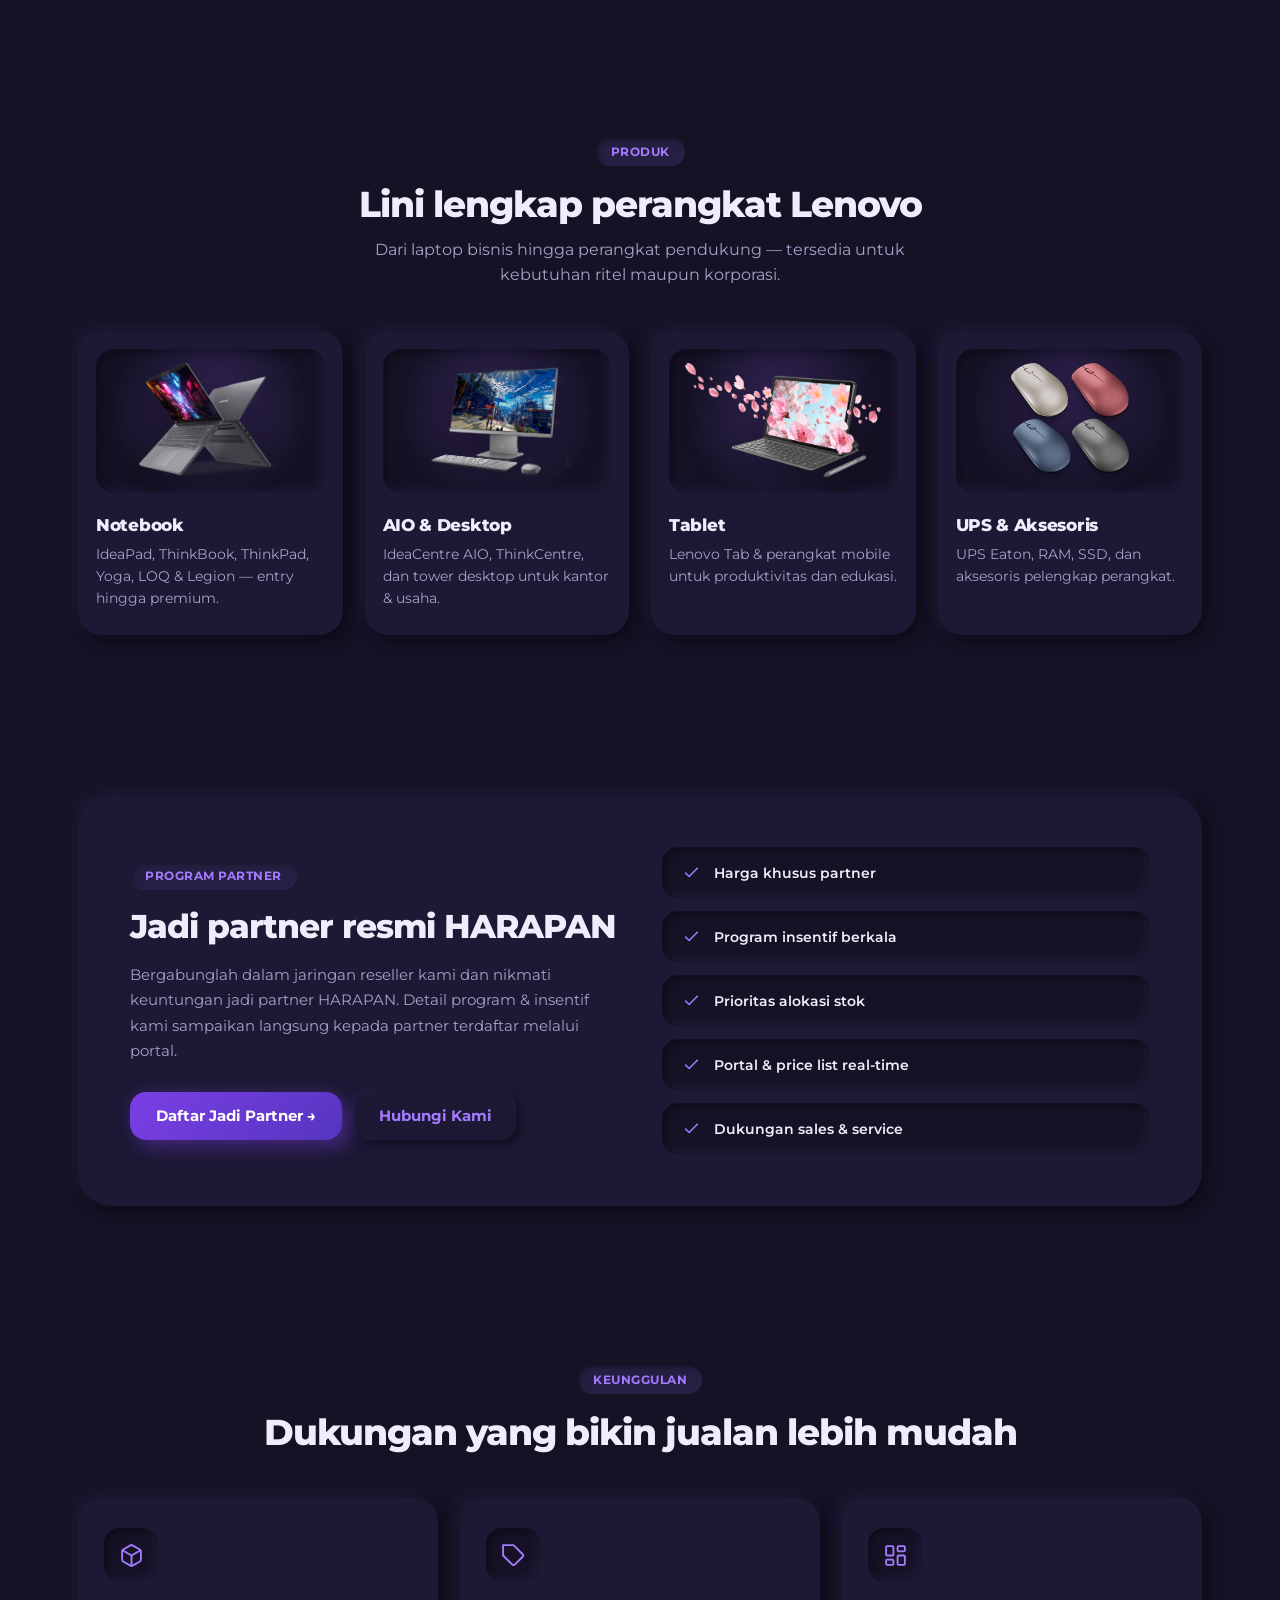
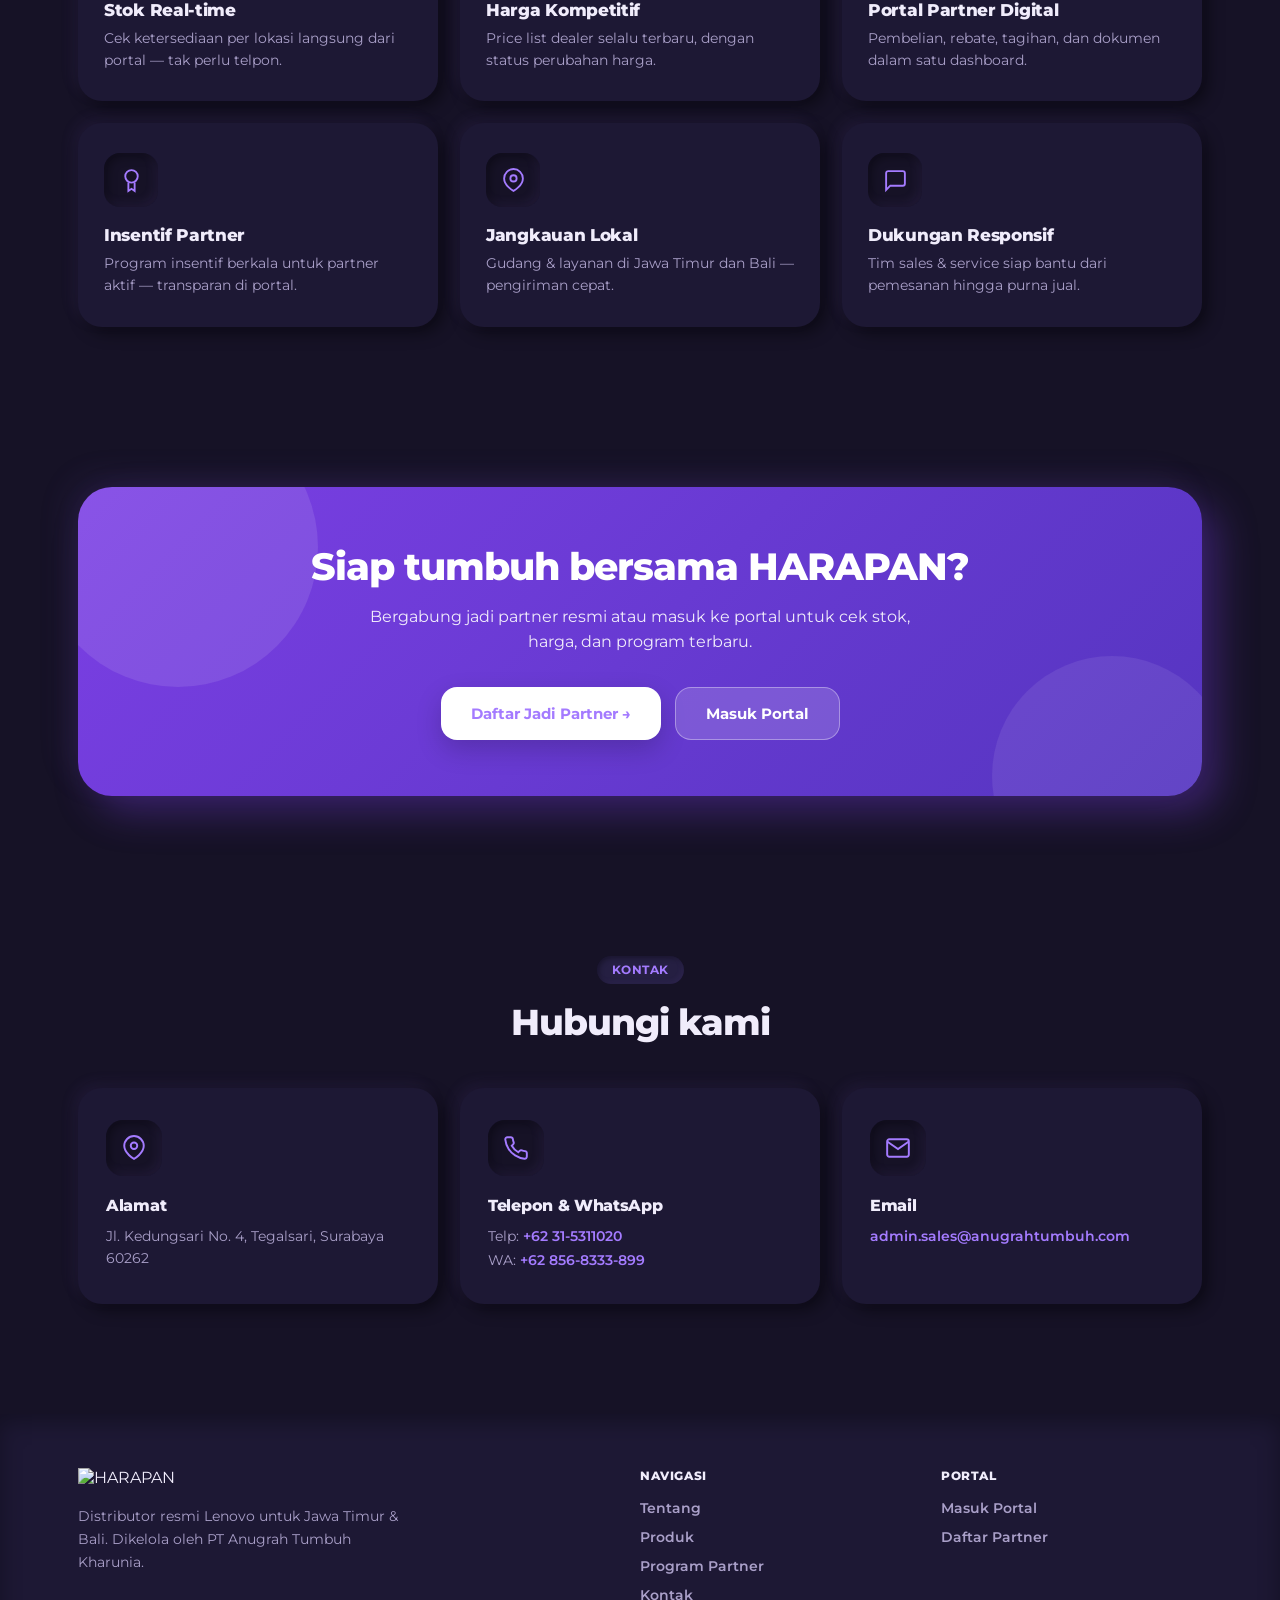
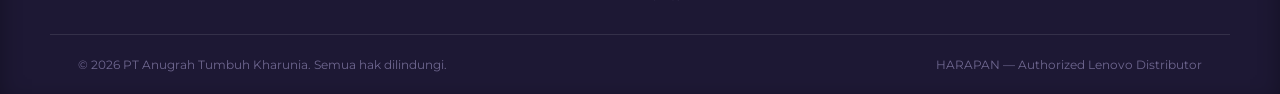
==== commit 38ee4fb7: "Add files via upload" ====
--- a/index.html
+++ b/index.html
@@ -109,7 +109,7 @@
     </div>
   </section>
 
-  <section id="tentang" class="reveal sec-pad" style="max-width:1180px; margin:0 auto; padding:80px 28px; display:grid; grid-template-columns:1fr 1fr; gap:48px; align-items:center;">
+  <section id="tentang" class="reveal sec-pad about-grid" style="max-width:1180px; margin:0 auto; padding:80px 28px; display:grid; grid-template-columns:1fr 1fr; gap:48px; align-items:center;">
     <div>
       <div class="chip" style="display:inline-block; padding:7px 15px; border-radius:30px; font-size:11.5px; font-weight:700; letter-spacing:.5px; margin-bottom:20px;">TENTANG KAMI</div>
       <h2 style="font-size:36px; line-height:1.15; font-weight:800; letter-spacing:-1px; margin-bottom:20px;">Lebih dari sekadar distributor.</h2>
--- a/homepage-claymorphism.css
+++ b/homepage-claymorphism.css
@@ -49,7 +49,10 @@
     .desk-nav{ display:none !important; }
     .hamburger{ display:flex !important; }
     .hero-grid{ grid-template-columns:1fr !important; }
-    .hero-mockup{ display:none !important; }
+    .about-grid{ grid-template-columns:1fr !important; gap:34px !important; }
+    #floatCradle{ display:none !important; }
+    .cf-stage{ height:250px !important; }
+    .cf-item{ width:280px !important; height:190px !important; margin:-95px 0 0 -140px !important; }
     .grid-4{ grid-template-columns:1fr 1fr !important; }
     .grid-3{ grid-template-columns:1fr !important; }
     .grid-6{ grid-template-columns:1fr 1fr !important; }
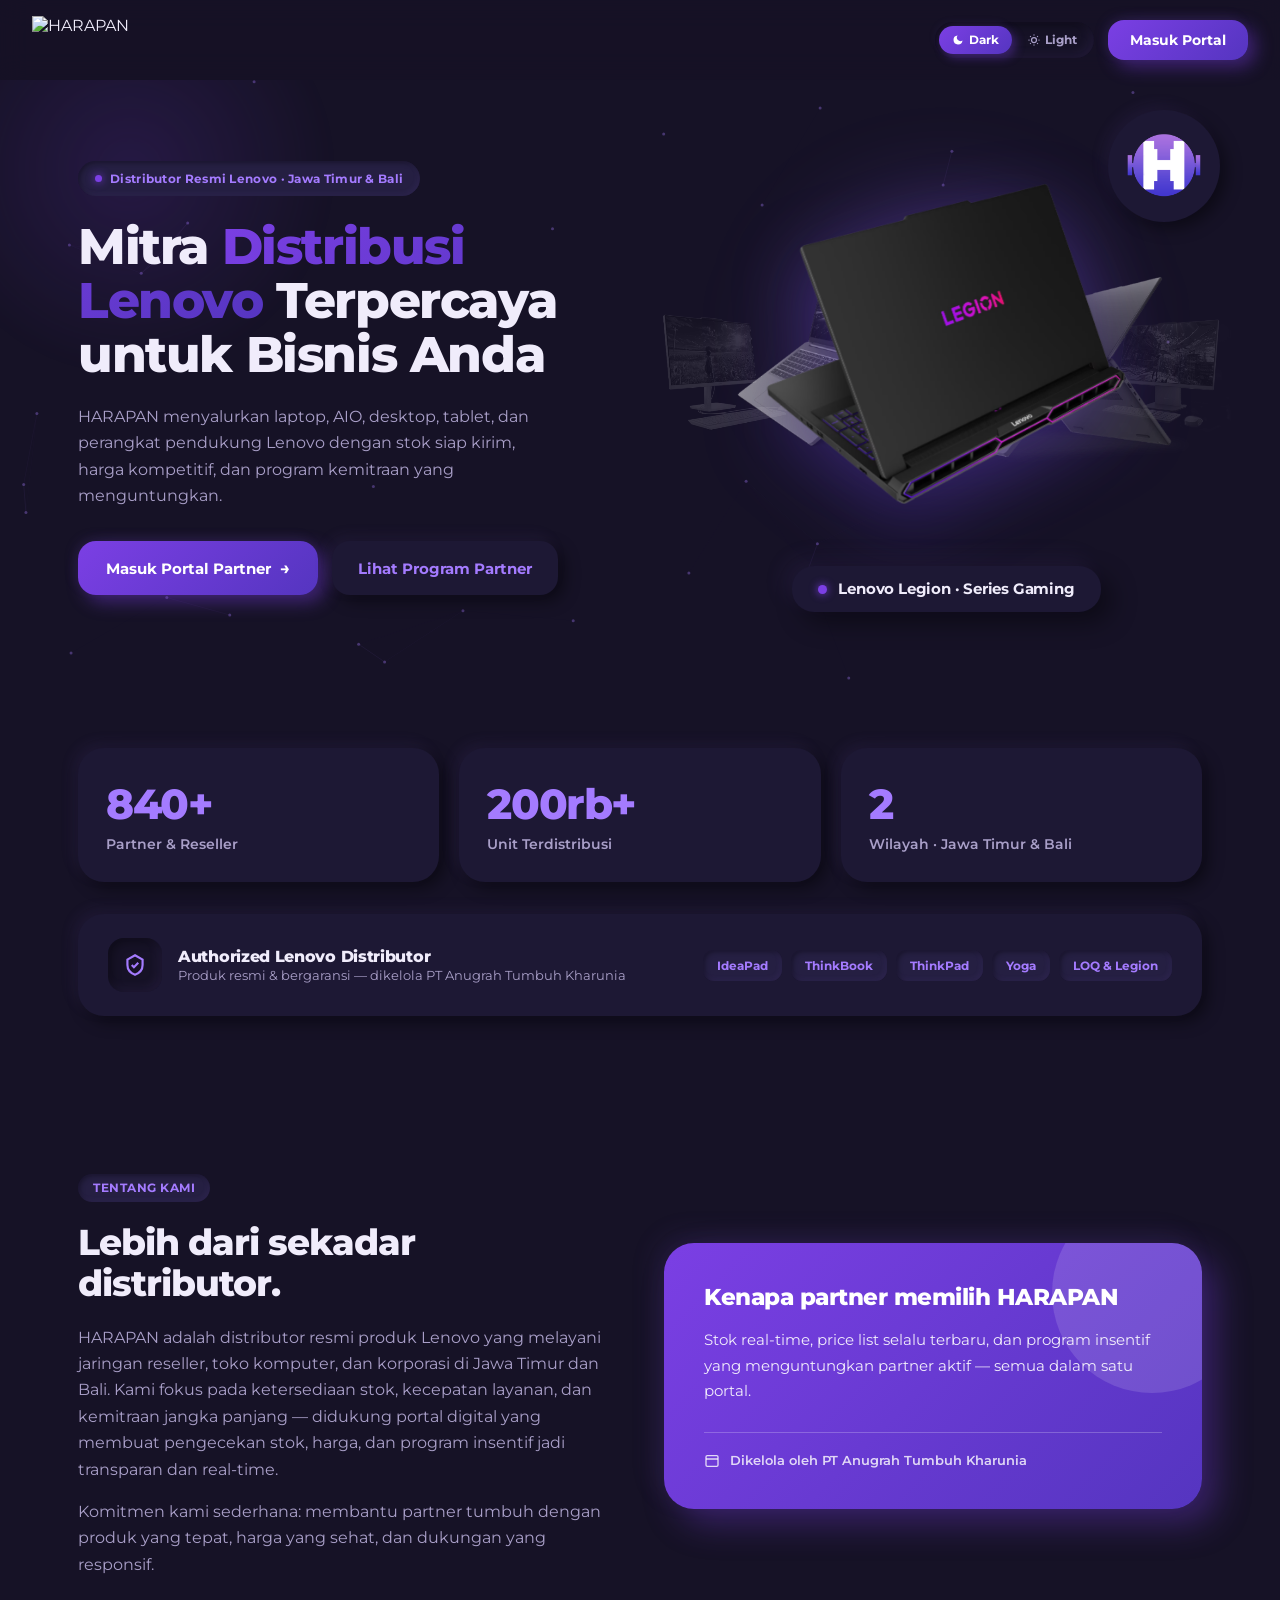
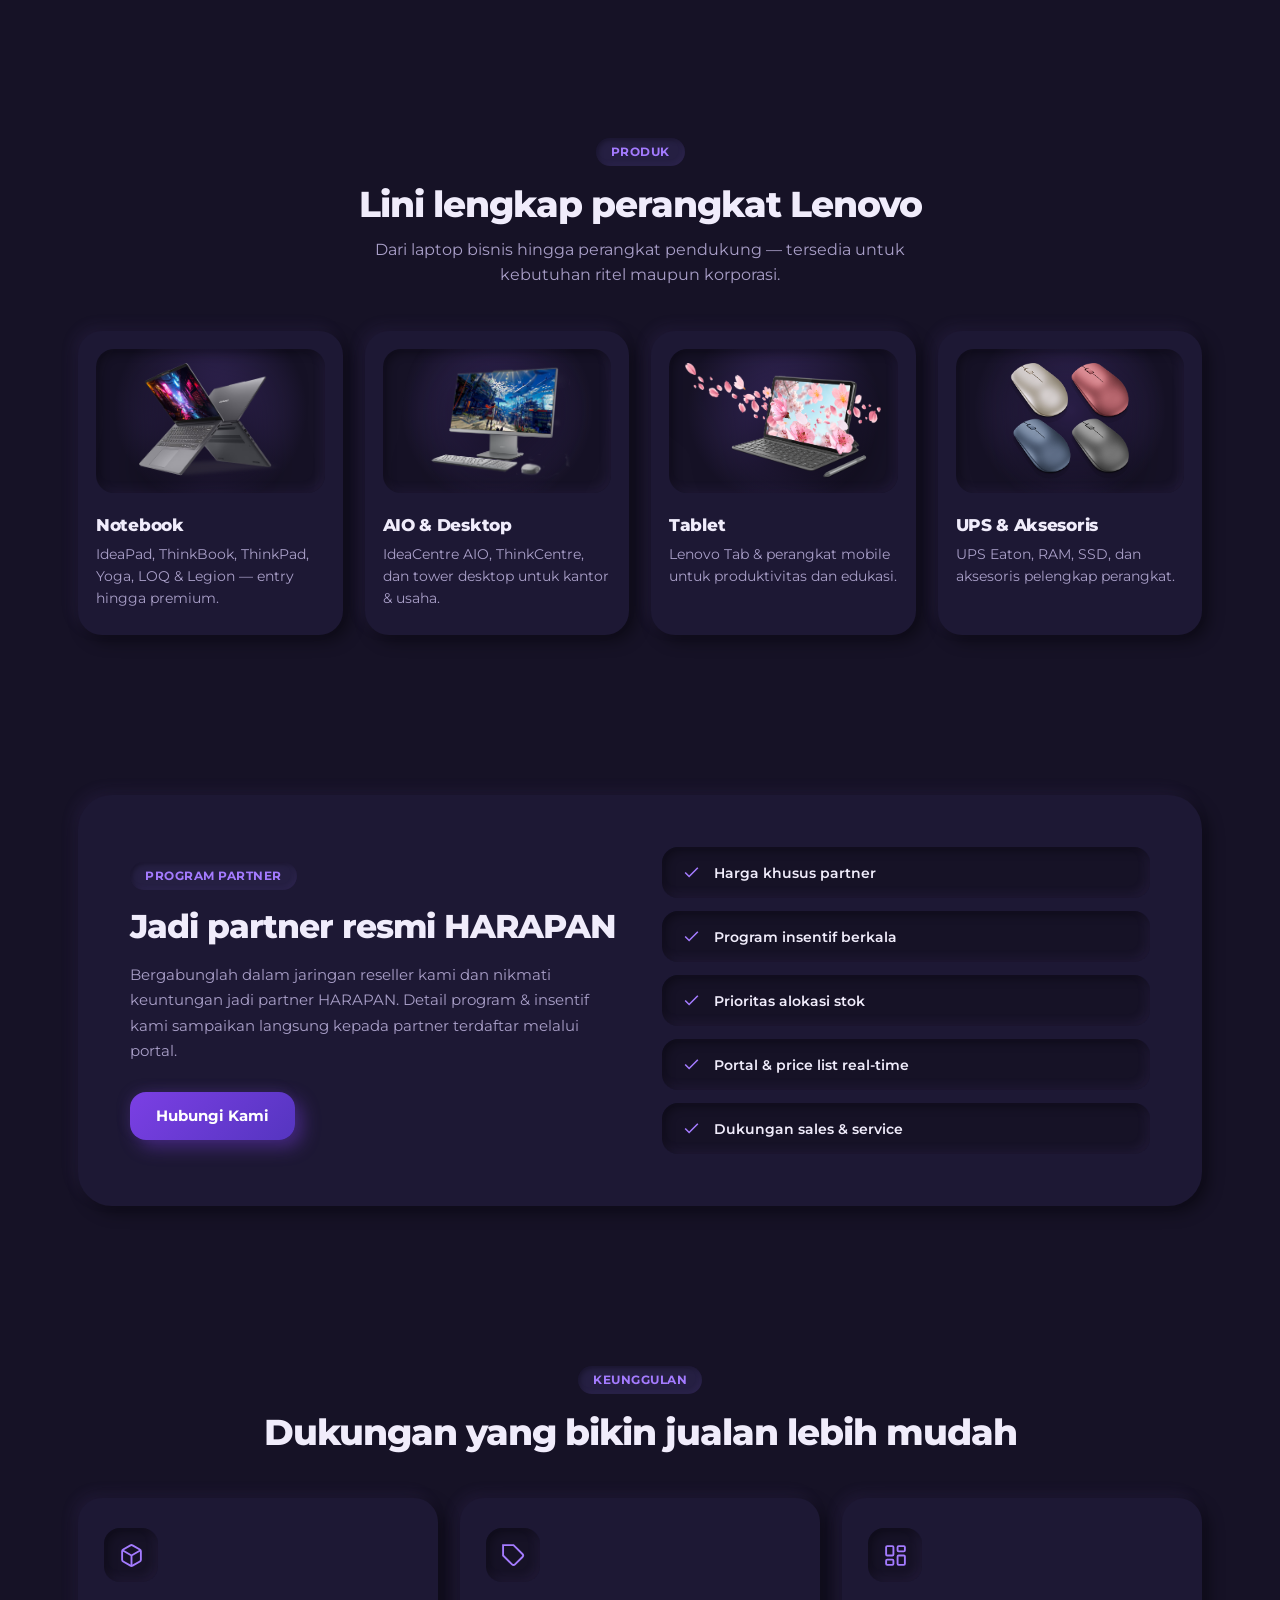
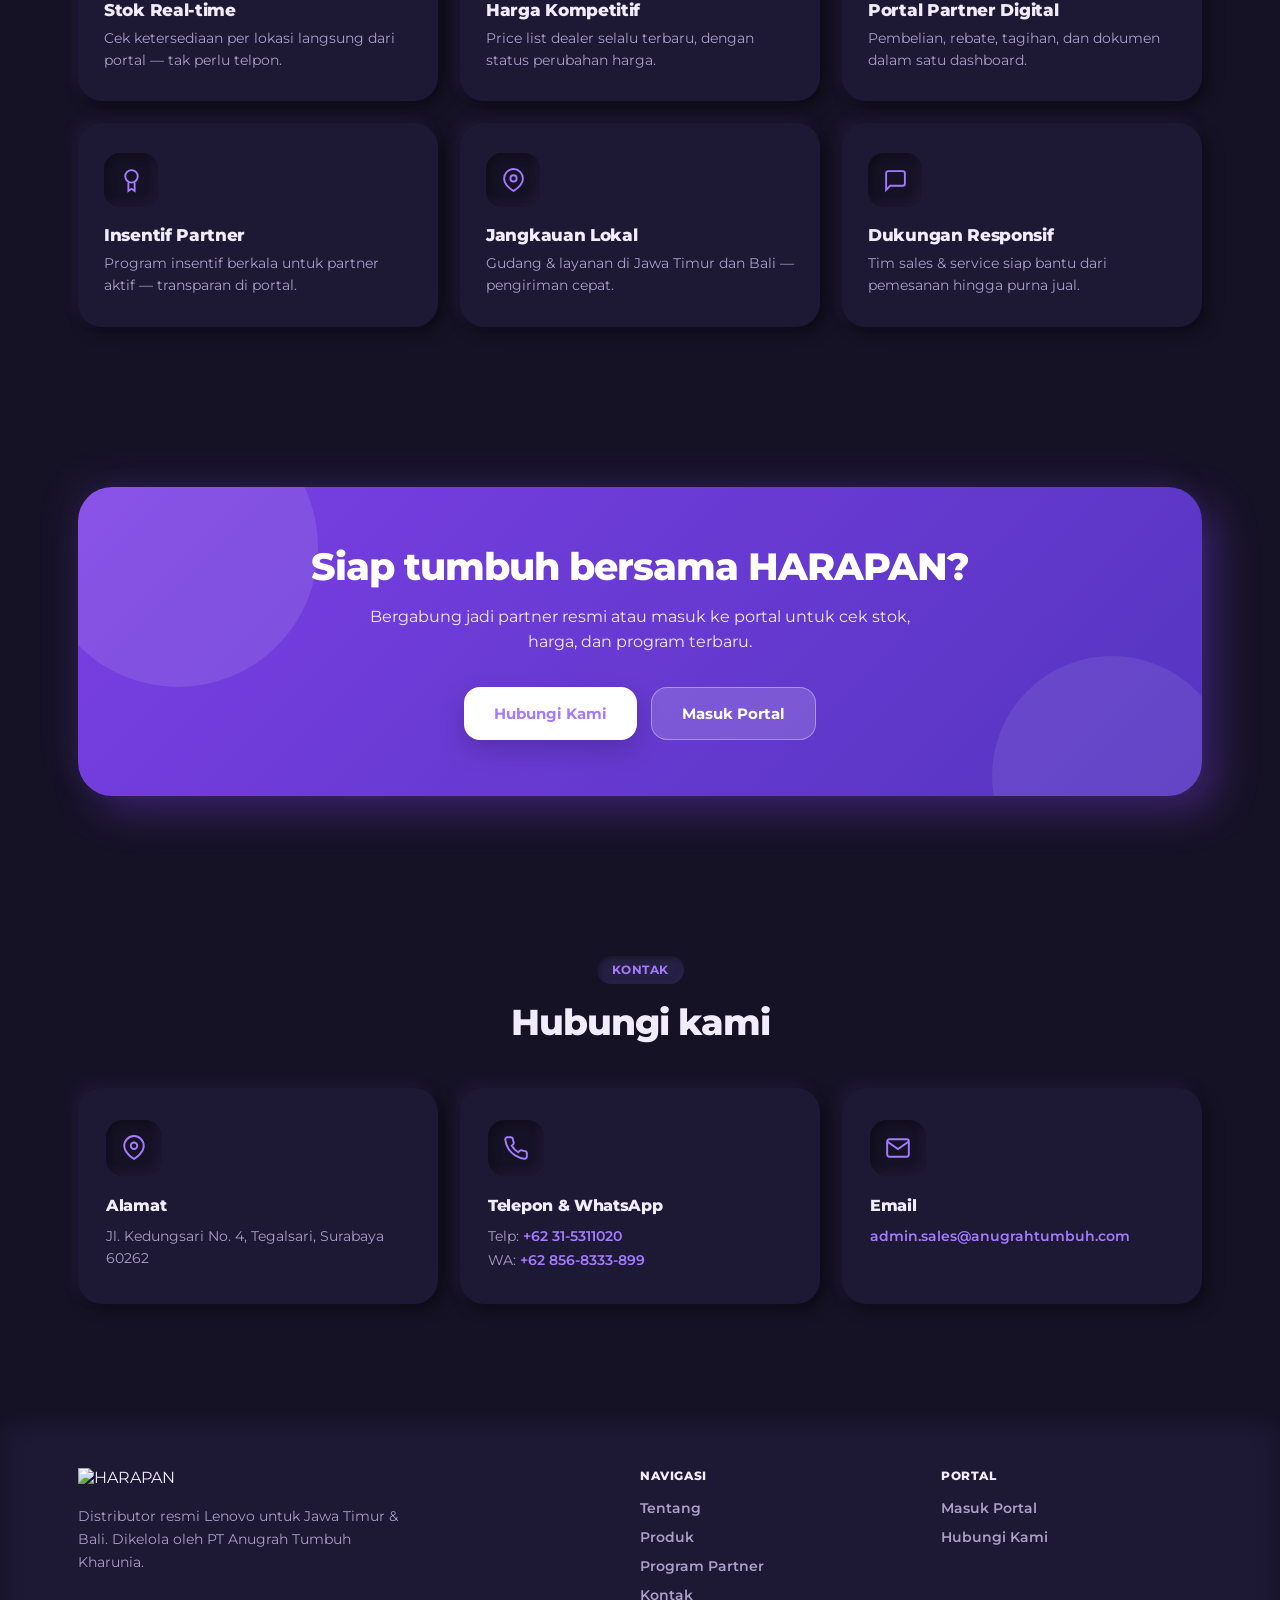
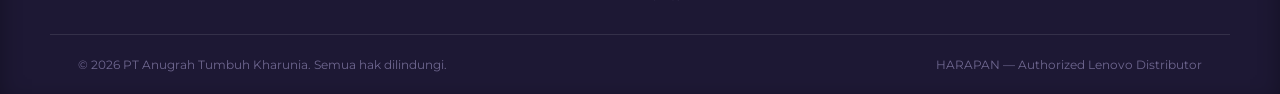
==== commit 0320a20c: "Add files via upload" ====
--- a/index.html
+++ b/index.html
@@ -157,14 +157,13 @@
   </section>
 
   <section id="partner" class="reveal sec-pad" style="max-width:1180px; margin:0 auto; padding:80px 28px;">
-    <div class="clay" style="border-radius:34px; padding:52px; display:grid; grid-template-columns:1fr 1fr; gap:44px; align-items:center;">
+    <div class="clay partner-grid" style="border-radius:34px; padding:52px; display:grid; grid-template-columns:1fr 1fr; gap:44px; align-items:center;">
       <div>
         <div class="chip" style="display:inline-block; padding:7px 15px; border-radius:30px; font-size:11.5px; font-weight:700; letter-spacing:.5px; margin-bottom:18px;">PROGRAM PARTNER</div>
         <h2 style="font-size:33px; font-weight:800; letter-spacing:-1px; margin-bottom:16px; line-height:1.15;">Jadi partner resmi HARAPAN</h2>
         <p style="font-size:15px; line-height:1.7; color:var(--text2); margin-bottom:28px;">Bergabunglah dalam jaringan reseller kami dan nikmati keuntungan jadi partner HARAPAN. Detail program &amp; insentif kami sampaikan langsung kepada partner terdaftar melalui portal.</p>
         <div style="display:flex; gap:13px; flex-wrap:wrap;">
-          <a href="https://portal.harapanmu.id/daftar.html" class="btn-grad press" style="display:inline-flex; align-items:center; gap:8px; padding:15px 26px; border-radius:16px; font-weight:700; font-size:14.5px; text-decoration:none;">Daftar Jadi Partner →</a>
-          <a href="#kontak" class="clay-sm press" style="display:inline-flex; align-items:center; padding:15px 24px; border-radius:16px; font-weight:700; font-size:14.5px; color:var(--accent); text-decoration:none;">Hubungi Kami</a>
+          <a href="#kontak" class="btn-grad press" style="display:inline-flex; align-items:center; padding:15px 26px; border-radius:16px; font-weight:700; font-size:14.5px; color:#fff; text-decoration:none;">Hubungi Kami</a>
         </div>
       </div>
       <div style="display:flex; flex-direction:column; gap:13px;">
@@ -200,7 +199,7 @@
         <h2 style="font-size:38px; font-weight:800; letter-spacing:-1px; margin-bottom:14px;">Siap tumbuh bersama HARAPAN?</h2>
         <p style="font-size:16px; line-height:1.6; color:rgba(255,255,255,.9); max-width:560px; margin:0 auto 32px;">Bergabung jadi partner resmi atau masuk ke portal untuk cek stok, harga, dan program terbaru.</p>
         <div style="display:flex; justify-content:center; gap:14px; flex-wrap:wrap;">
-          <a href="https://portal.harapanmu.id/daftar.html" class="press" style="display:inline-flex; align-items:center; gap:8px; padding:16px 30px; border-radius:16px; background:#fff; color:var(--accent); font-weight:700; font-size:15px; text-decoration:none; box-shadow:0 10px 26px rgba(0,0,0,.18);">Daftar Jadi Partner →</a>
+          <a href="#kontak" class="press" style="display:inline-flex; align-items:center; padding:16px 30px; border-radius:16px; background:#fff; color:var(--accent); font-weight:700; font-size:15px; text-decoration:none; box-shadow:0 10px 26px rgba(0,0,0,.18);">Hubungi Kami</a>
           <a href="https://portal.harapanmu.id" class="press" style="display:inline-flex; align-items:center; padding:16px 30px; border-radius:16px; background:rgba(255,255,255,.16); border:1px solid rgba(255,255,255,.35); color:#fff; font-weight:700; font-size:15px; text-decoration:none;">Masuk Portal</a>
         </div>
       </div>
@@ -250,7 +249,7 @@
         <div style="font-size:12px; font-weight:800; letter-spacing:.6px; color:var(--text); margin-bottom:16px;">PORTAL</div>
         <div style="display:flex; flex-direction:column; gap:11px;">
           <a class="navlink" href="https://portal.harapanmu.id">Masuk Portal</a>
-          <a class="navlink" href="https://portal.harapanmu.id/daftar.html">Daftar Partner</a>
+          <a class="navlink" href="#kontak">Hubungi Kami</a>
         </div>
       </div>
     </div>
--- a/homepage-claymorphism.css
+++ b/homepage-claymorphism.css
@@ -50,6 +50,7 @@
     .hamburger{ display:flex !important; }
     .hero-grid{ grid-template-columns:1fr !important; }
     .about-grid{ grid-template-columns:1fr !important; gap:34px !important; }
+    .partner-grid{ grid-template-columns:1fr !important; gap:30px !important; padding:34px 26px !important; }
     #floatCradle{ display:none !important; }
     .cf-stage{ height:250px !important; }
     .cf-item{ width:280px !important; height:190px !important; margin:-95px 0 0 -140px !important; }
